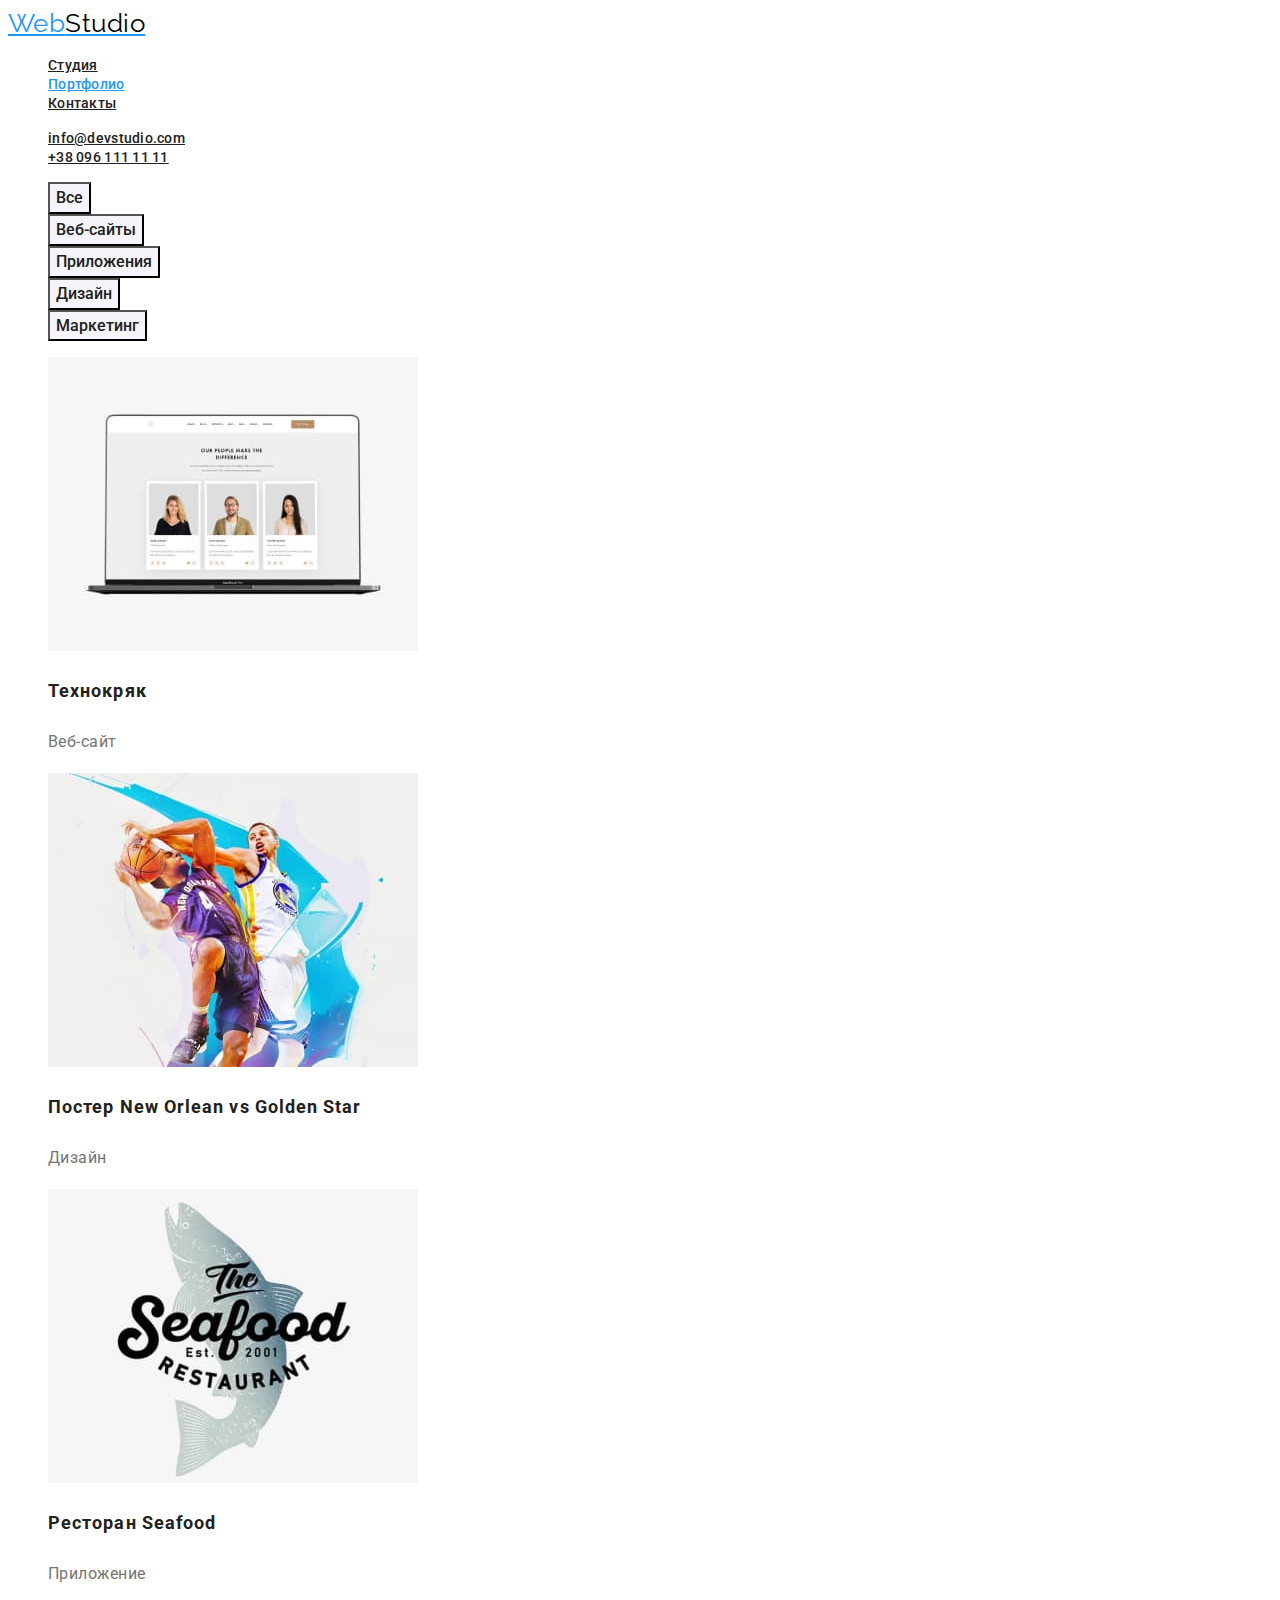
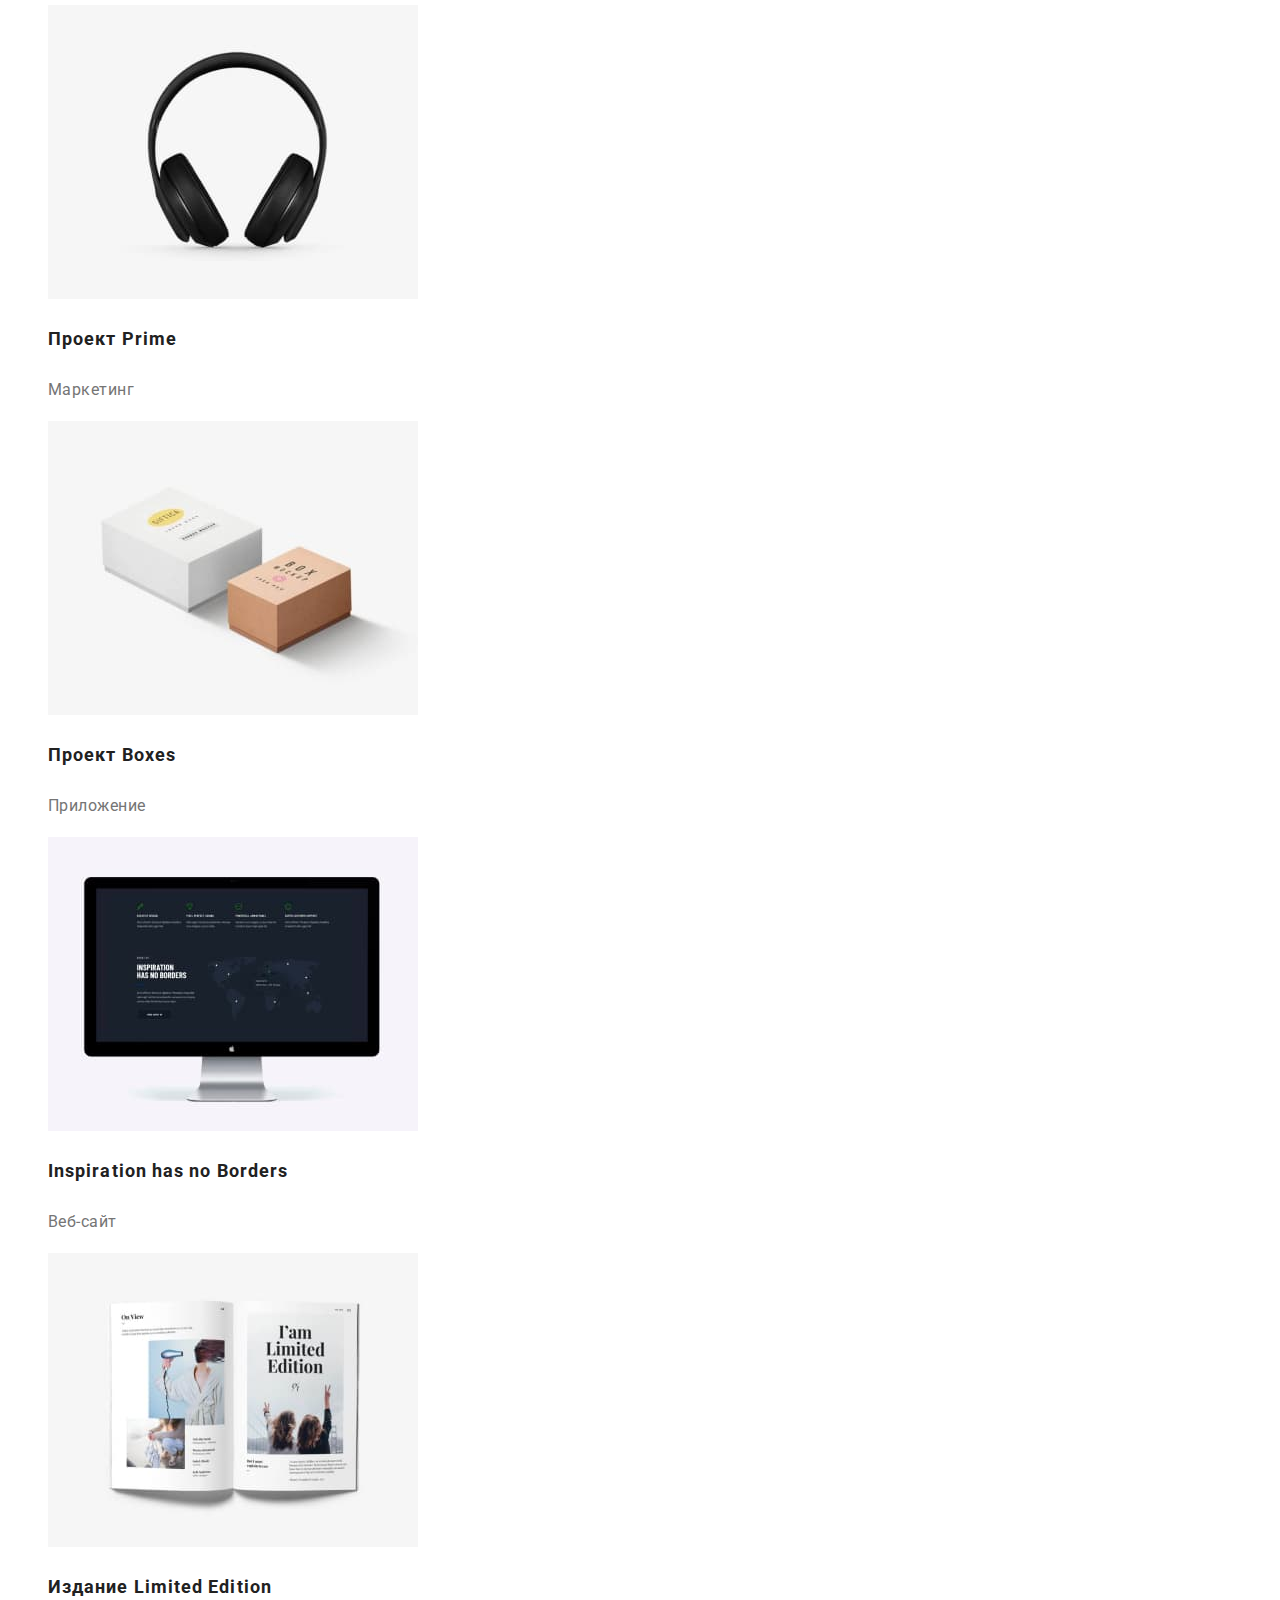
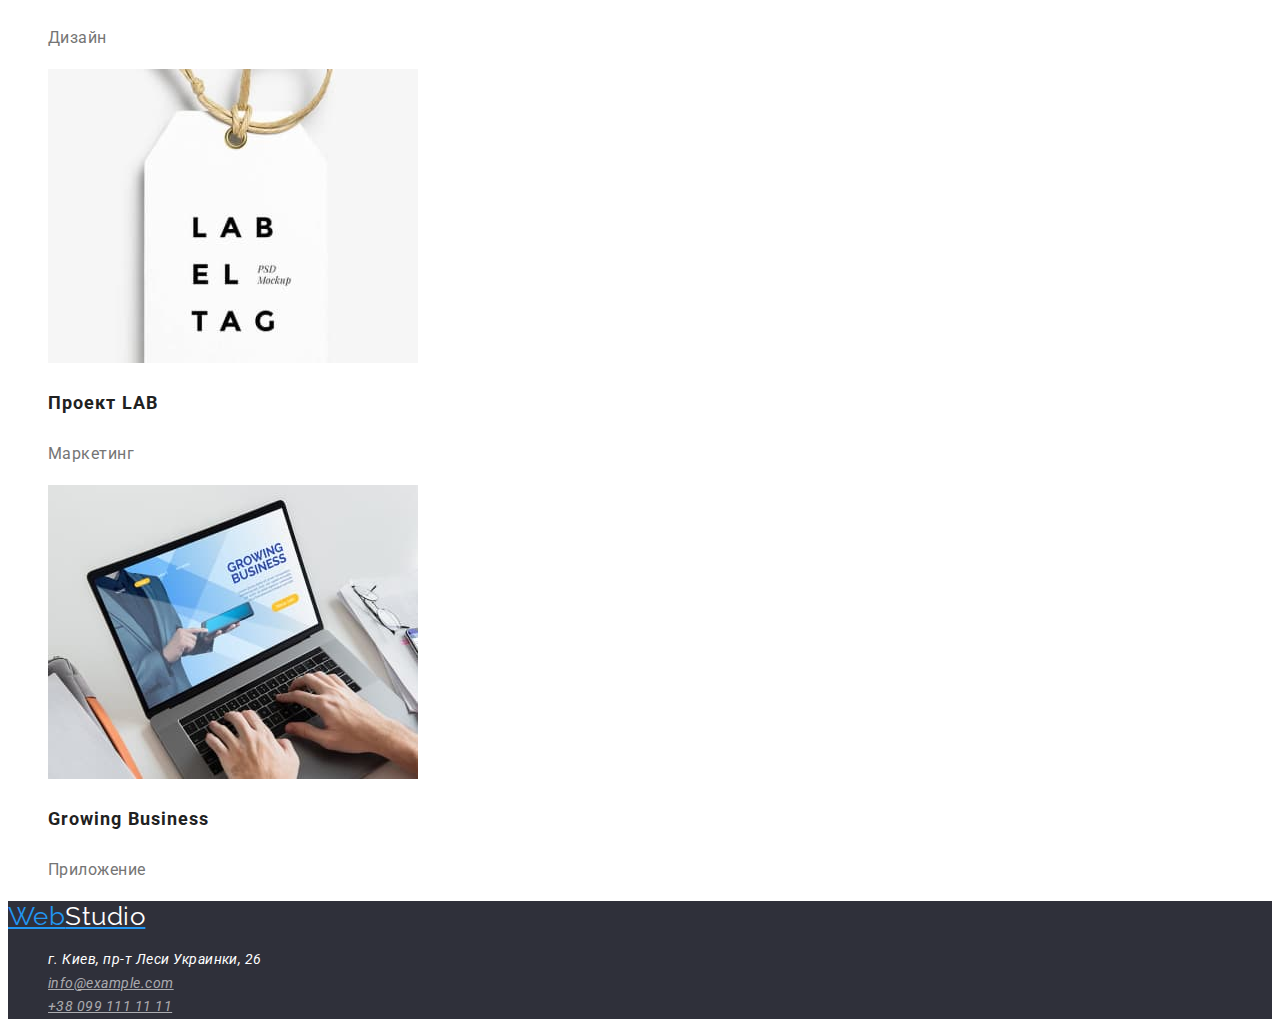
==== portfolio.html @ d1d93be2 "Добавляет файлы и папки" ====
<!DOCTYPE html>
<html lang="ru">
<head>
    <meta charset="UTF-8">
    <meta http-equiv="X-UA-Compatible" content="IE=edge">
    <meta name="viewport" content="width=device-width, initial-scale=1.0">
    <title>Портфолио</title>
    <link href="https://fonts.googleapis.com/css2?family=Raleway:wght@700&family=Roboto:wght@400;500;700;900&display=swap" rel="stylesheet">
    <link rel="stylesheet" href="./css/styles.css">
</head>
<body>
    <!--Шапка сайта-->
    <header>
        <nav>
            <a href="./index.html" class="logo">
                Web<span class="accent">Studio</span>
            </a>
            <ul class="site-nav list">
                <li><a class="link" href="./index.html">Студия</a></li>
                <li><a class="link current" href="./portfolio.html">Портфолио</a></li>
                <li><a class="link" href="">Контакты</a></li>
            </ul>
        </nav>
        <ul class="contacs-nav list">
            <li><a class="link" href="mailto:info@devstudio.com">info@devstudio.com</a></li>
            <li><a class="link" href="tel:+380961111111">+38 096 111 11 11</a></li>
        </ul>
    </header>
    <main>
        <section class="section-portfolio">
            <!--Фильтры-->
            <ul class="list">
                <li><button class="button-portfolio" type="button">Все</button></li>
                <li><button class="button-portfolio" type="button">Веб-сайты</button></li>
                <li><button class="button-portfolio" type="button">Приложения</button></li>
                <li><button class="button-portfolio" type="button">Дизайн</button></li>
                <li><button class="button-portfolio" type="button">Маркетинг</button></li>
            </ul>
            <!--Портфолио-->
            <ul class="list">
                <li>
                    <img src="./images/portfolio/img7.jpg" alt="Экран ноутбука с сайтом" width="370" height="294">
                    <h3 class="title">Технокряк</h3>
                    <p class="text">Веб-сайт</p>
                </li>
                <li>
                    <img src="./images/portfolio/img8.jpg" alt="Постер" width="370" height="294"> 
                    <h3 class="title">Постер New Orlean vs Golden Star</h3>
                    <p class="text">Дизайн</p>    
                </li>
                <li>
                    <img src="./images/portfolio/img9.jpg" alt="Логотип ресторана Seefood" width="370" height="294">
                    <h3 class="title">Ресторан Seafood</h3>
                    <p class="text">Приложение</p>
                </li>
                <li>
                    <img src="./images/portfolio/img10.jpg" alt="Наушники" width="370" height="294">
                    <h3 class="title">Проект Prime</h3>
                    <p class="text">Маркетинг</p>
                </li>
                <li>
                    <img src="./images/portfolio/img11.jpg" alt="Две коробки" width="370" height="294">
                    <h3 class="title">Проект Boxes</h3>
                    <p class="text">Приложение</p>
                </li>
                <li>
                    <img src="./images/portfolio/img12.jpg" alt="Экран монитора с сайтом" width="370" height="294">
                    <h3 class="title" lang="en">Inspiration has no Borders</h3>
                    <p class="text">Веб-сайт</p>
                </li>
                <li>
                    <img src="./images/portfolio/img13.jpg" alt="Открытый журнал" width="370" height="294">
                    <h3 class="title">Издание Limited Edition</h3>
                    <p class="text">Дизайн</p>
                </li>
                <li>
                    <img src="./images/portfolio/img14.jpg" alt="Бирка с логотипом проекта LAB" width="370" height="294">
                    <h3 class="title">Проект LAB</h3>
                    <p class="text">Маркетинг</p>
                </li>
                <li>
                    <img src="./images/portfolio/img15.jpg" alt="Ноутбук с открытым приложением" width="370" height="294">
                    <h3 class="title">Growing Business</h3>
                    <p class="text">Приложение</p>
                </li>
            </ul>
        </section>
    </main>
    <footer class="site-footer">
        <a href="./index.html" class="logo-footer">
            Web<span class="accent">Studio</span>
        </a>
        <address>
            <ul class="address list">
                <li class="text">г. Киев, пр-т Леси Украинки, 26</li>
                <li><a class="link" href="mailto:info@example.com">info@example.com</a></li>
                <li><a class="link" href="tel:+380991111111">+38 099 111 11 11</a></li>
            </ul>
        </address>
    </footer>
</body>
</html>
---- css/styles.css ----
:root {
    --title-text-color: #212121;
    --primary-text-color: #757575;
}
body {
    background: #FFFFFF;
    color: var(--primary-text-color);
    font-family: Roboto, sans-serif; 
    letter-spacing: 0.03em;
} 
.list {
    list-style: none;
}
/*Логотип */
.logo {
    color: #2196F3;
    font-family: Raleway, sans-serif;
    font-size: 26px;
    line-height: 1.19;
}
.logo .accent{
    color: #000000;
}
/* Навигация сайта */
.site-nav .link,
.contacs-nav .link {
    color: var(--title-text-color);
    font-weight: 500;
    font-size: 14px;
    line-height: 1.14;
    letter-spacing: 0.02em;
}
.site-nav .link:hover,
.site-nav .link:focus,
.contacs-nav .link:hover,
.contacs-nav .link:focus { 
    color: #2196F3;
}
.site-nav .link.current {
    color: #2196F3;
} 
/* Герой */
.hero {
    background-color: #2F303A;
}
.hero-title {
    color: #FFFFFF;
    font-weight: 900;
    font-size: 44px;
    line-height: 1.36;
    text-align: center;
    letter-spacing: 0.06em;
    text-transform: uppercase;
}
/* Секции */
/* Секции главной страницы */
.section-features .title {
    color: var(--title-text-color);
    font-weight: 700;
    font-size: 14px;
    line-height: 1.14;
    text-transform: uppercase;
}
.section-features .text{
    font-size: 14px;
    line-height: 1.71;
}
.section-job .title,
.section-team .title{
    color: var(--title-text-color);
    font-size: 36px;
    line-height: 1.17;
    text-align: center;
}
.section-team { 
    background-color: #F5F4FA;
}
.section-team .name{
    color: var(--title-text-color);
    font-weight: 500;
    font-size: 16px;
    line-height: 1.19;
}
.section-team .text{
    font-size: 16px;
    line-height: 1.19;
}
/* Секции страницы Порфолио */
.section-portfolio .title{
    color: var(--title-text-color);
    font-size: 18px;
    line-height: 2;
    letter-spacing: 0.06em;
}
.section-portfolio .text{
    font-size: 16px;
    line-height: 1.87;
}
/* Кнопки */
.button {
    cursor: pointer;
    color: #FFFFFF;
    background-color: #2196F3;
    font-family: inherit;
    font-weight: 700;
    font-size: 16px;
    line-height: 1.87;
    display: flex;
    align-items: center;
    text-align: center;
    letter-spacing: 0.06em;
}
.button:hover,
.button:focus {
    background-color:  #188CE8;
}
.button-portfolio {
    cursor: pointer;
    color: var(--title-text-color);
    background-color: #F5F4FA;
    font-family: inherit;
    font-weight: 500;
    font-size: 16px;
    line-height: 1.62;
    text-align: center;
}
.button-portfolio:hover,
.button-portfolio:focus{
    background-color: #2196F3;
    color: #FFFFFF;
}
/* Подвал */
.site-footer {
    background-color: #2F303A;
}
.logo-footer{
    color: #2196F3;
    font-family: Raleway;
    font-size: 26px;
    line-height: 1.19;
}
.logo-footer .accent{
    color: #FFFFFF;
}
.address .text {
    color: #FFFFFF;
    font-size: 14px;
    line-height: 1.71;
}
.address .link {
    color: #FFFFFF99;
    font-size: 14px;
    line-height: 1.71;
}
.address .link:hover,
.address .link:focus { 
    color: #2196F3;
}
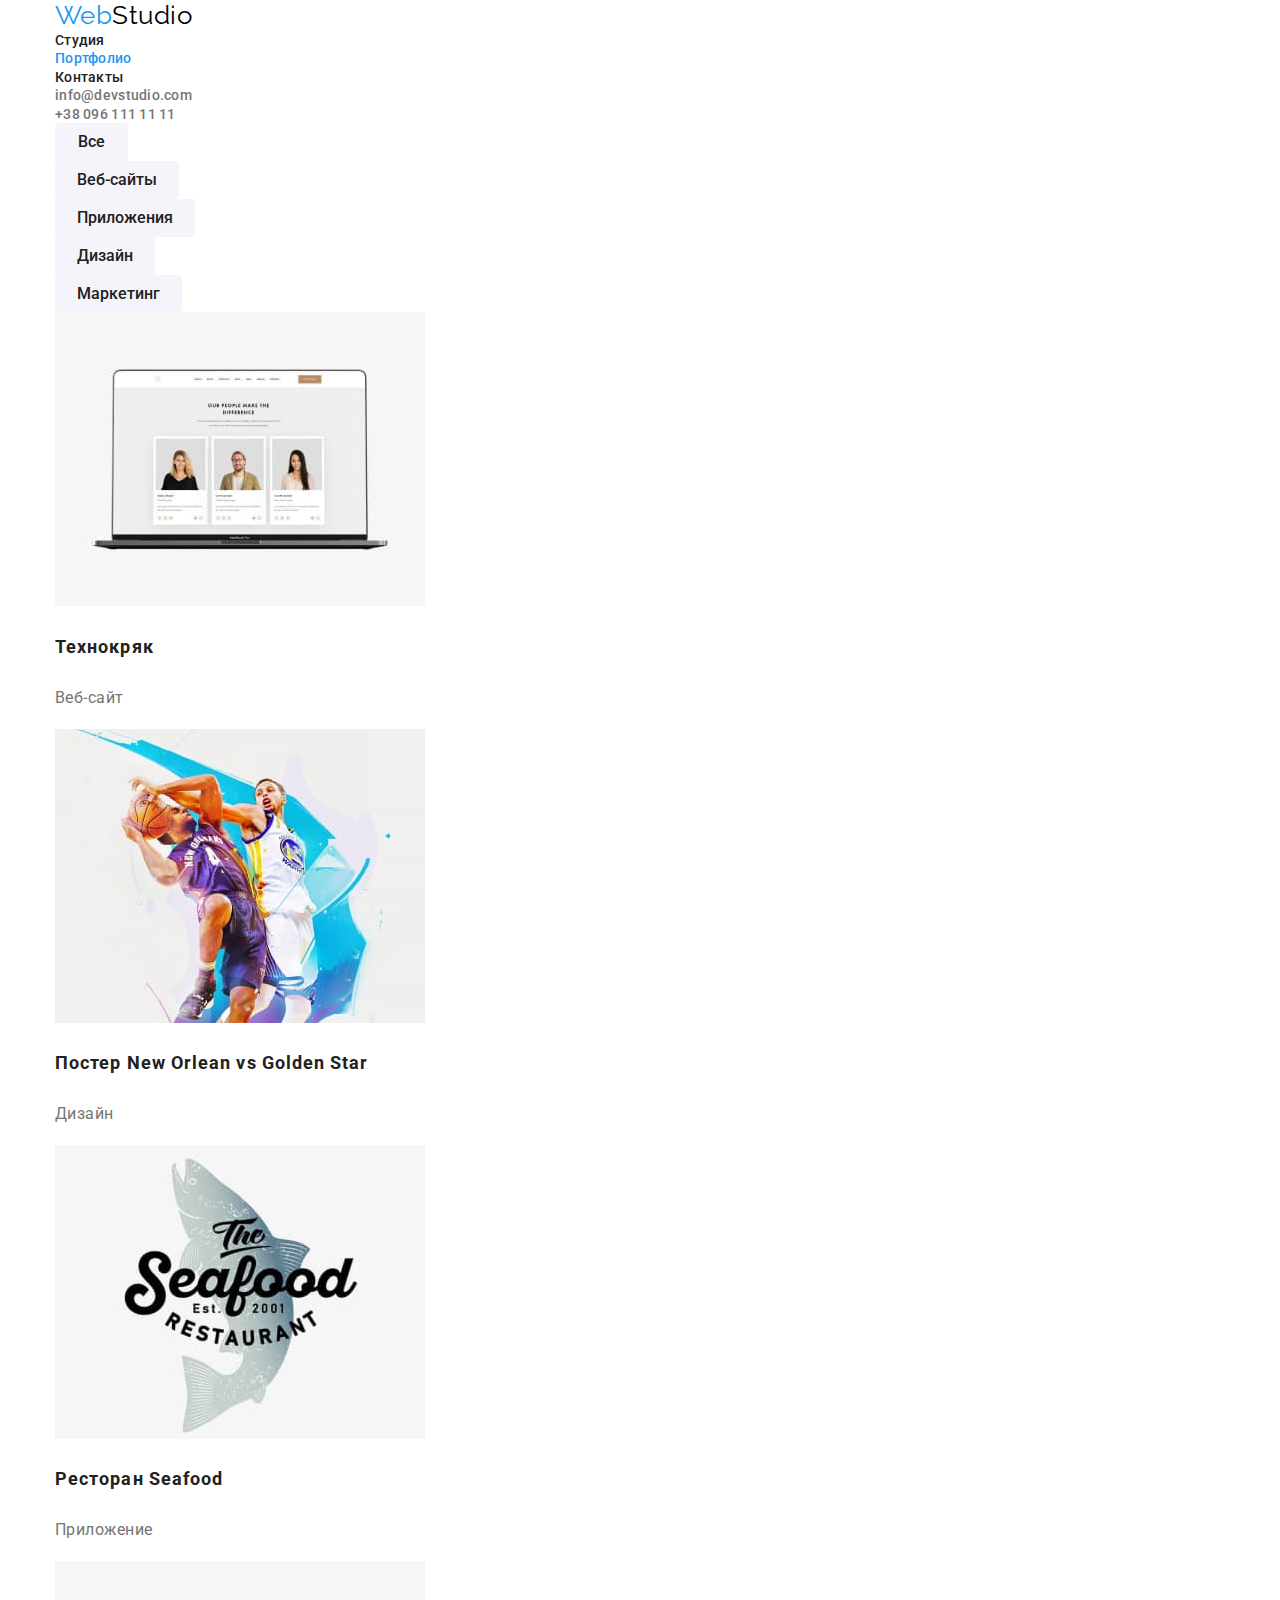
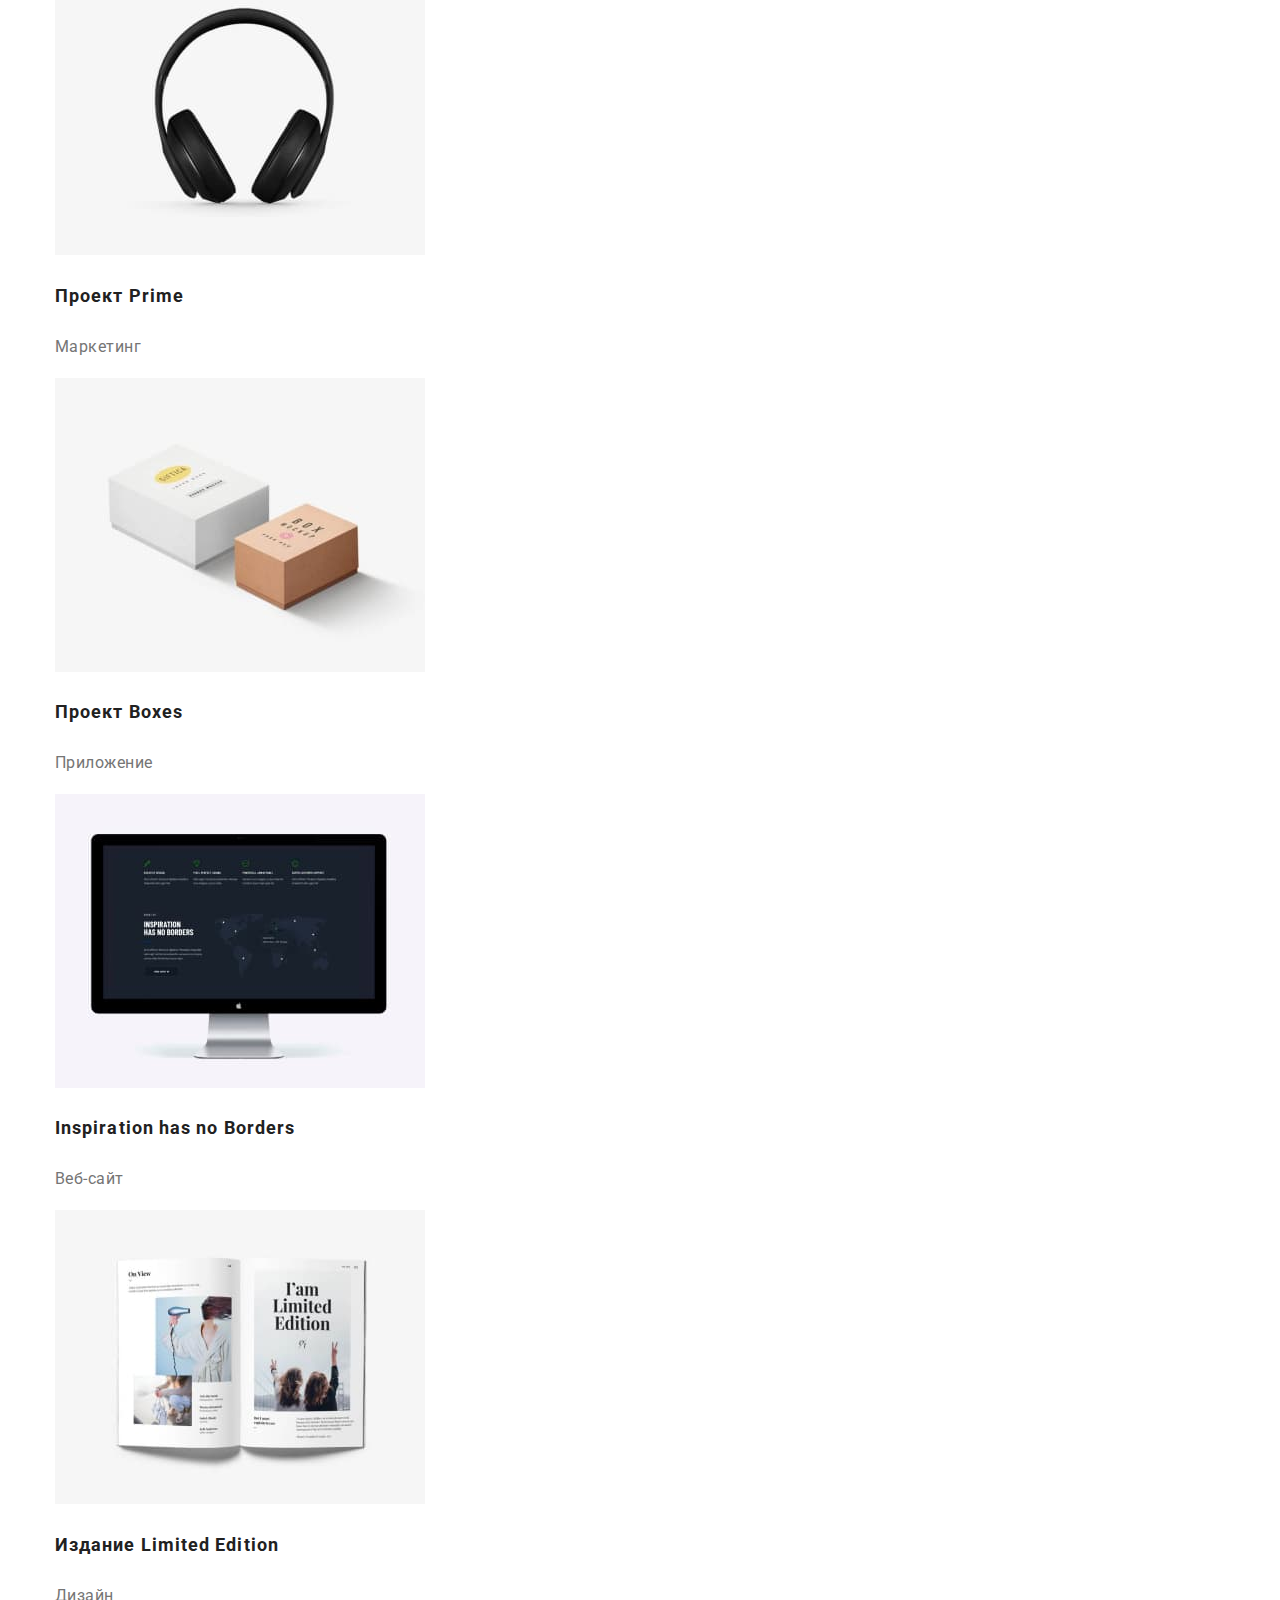
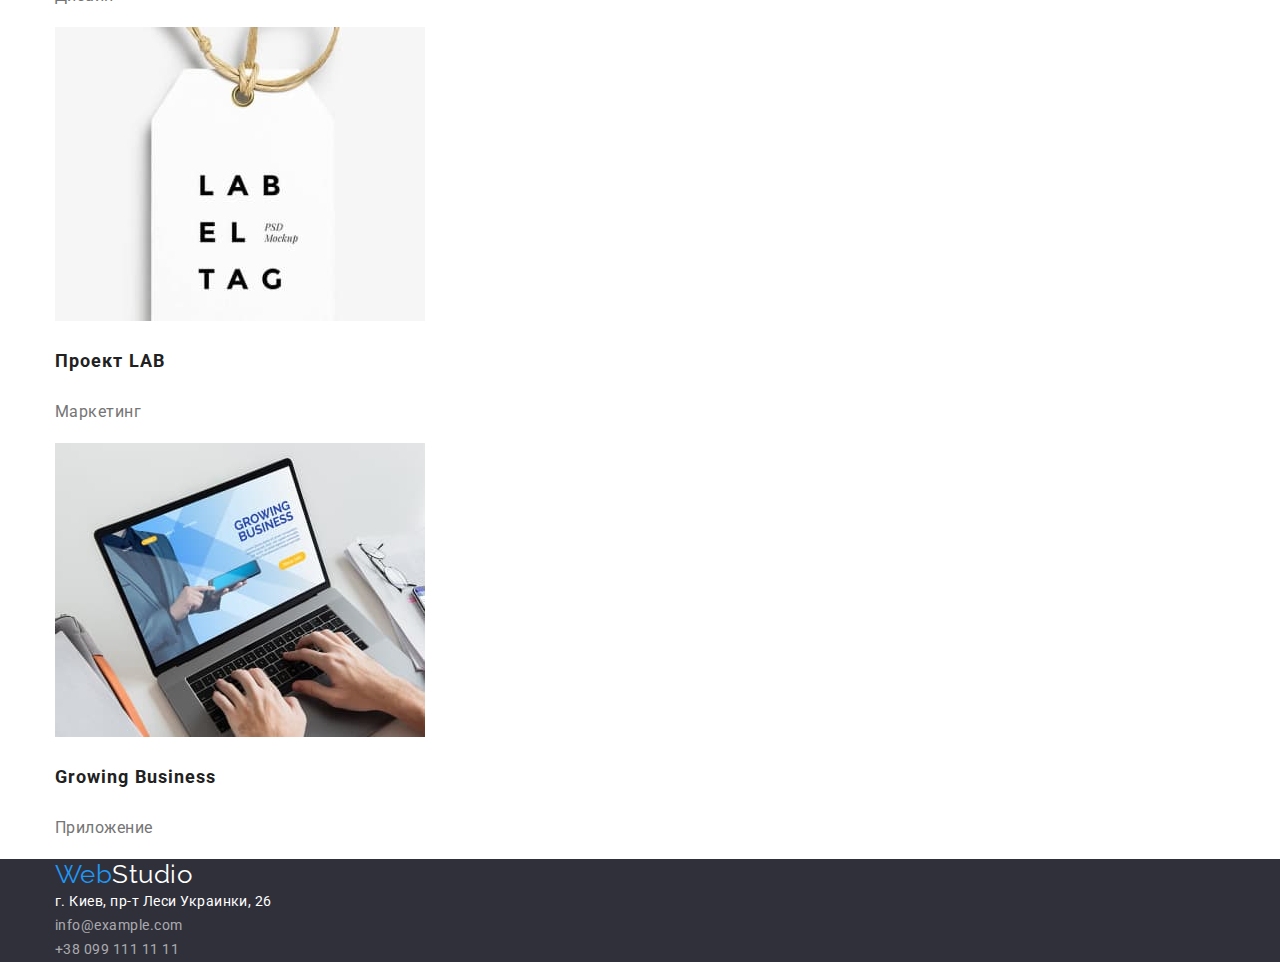
==== commit 6e348a89: "Добавляет блок с классом контейнер" ====
--- a/portfolio.html
+++ b/portfolio.html
@@ -6,97 +6,106 @@
     <meta name="viewport" content="width=device-width, initial-scale=1.0">
     <title>Портфолио</title>
     <link href="https://fonts.googleapis.com/css2?family=Raleway:wght@700&family=Roboto:wght@400;500;700;900&display=swap" rel="stylesheet">
+    <link rel="stylesheet" href="https://cdnjs.cloudflare.com/ajax/libs/modern-normalize/1.0.0/modern-normalize.min.css">
     <link rel="stylesheet" href="./css/styles.css">
 </head>
 <body>
     <!--Шапка сайта-->
     <header>
-        <nav>
-            <a href="./index.html" class="logo">
-                Web<span class="accent">Studio</span>
-            </a>
-            <ul class="site-nav list">
-                <li><a class="link" href="./index.html">Студия</a></li>
-                <li><a class="link current" href="./portfolio.html">Портфолио</a></li>
-                <li><a class="link" href="">Контакты</a></li>
+        <div class="container">
+            <nav>
+                <a href="./index.html" class="logo">
+                    Web<span class="accent">Studio</span>
+                </a>
+                <ul class="site-nav list">
+                    <li><a class="link" href="./index.html">Студия</a></li>
+                    <li><a class="link current" href="./portfolio.html">Портфолио</a></li>
+                    <li><a class="link" href="">Контакты</a></li>
+                </ul>
+            </nav>
+            <ul class="contacs-nav list">
+                <li><a class="link" href="mailto:info@devstudio.com">info@devstudio.com</a></li>
+                <li><a class="link" href="tel:+380961111111">+38 096 111 11 11</a></li>
             </ul>
-        </nav>
-        <ul class="contacs-nav list">
-            <li><a class="link" href="mailto:info@devstudio.com">info@devstudio.com</a></li>
-            <li><a class="link" href="tel:+380961111111">+38 096 111 11 11</a></li>
-        </ul>
+        </div>
     </header>
-    <main>
-        <section class="section-portfolio">
-            <!--Фильтры-->
-            <ul class="list">
-                <li><button class="button-portfolio" type="button">Все</button></li>
-                <li><button class="button-portfolio" type="button">Веб-сайты</button></li>
-                <li><button class="button-portfolio" type="button">Приложения</button></li>
-                <li><button class="button-portfolio" type="button">Дизайн</button></li>
-                <li><button class="button-portfolio" type="button">Маркетинг</button></li>
-            </ul>
-            <!--Портфолио-->
-            <ul class="list">
-                <li>
-                    <img src="./images/portfolio/img7.jpg" alt="Экран ноутбука с сайтом" width="370" height="294">
-                    <h3 class="title">Технокряк</h3>
-                    <p class="text">Веб-сайт</p>
-                </li>
-                <li>
-                    <img src="./images/portfolio/img8.jpg" alt="Постер" width="370" height="294"> 
-                    <h3 class="title">Постер New Orlean vs Golden Star</h3>
-                    <p class="text">Дизайн</p>    
-                </li>
-                <li>
-                    <img src="./images/portfolio/img9.jpg" alt="Логотип ресторана Seefood" width="370" height="294">
-                    <h3 class="title">Ресторан Seafood</h3>
-                    <p class="text">Приложение</p>
-                </li>
-                <li>
-                    <img src="./images/portfolio/img10.jpg" alt="Наушники" width="370" height="294">
-                    <h3 class="title">Проект Prime</h3>
-                    <p class="text">Маркетинг</p>
-                </li>
-                <li>
-                    <img src="./images/portfolio/img11.jpg" alt="Две коробки" width="370" height="294">
-                    <h3 class="title">Проект Boxes</h3>
-                    <p class="text">Приложение</p>
-                </li>
-                <li>
-                    <img src="./images/portfolio/img12.jpg" alt="Экран монитора с сайтом" width="370" height="294">
-                    <h3 class="title" lang="en">Inspiration has no Borders</h3>
-                    <p class="text">Веб-сайт</p>
-                </li>
-                <li>
-                    <img src="./images/portfolio/img13.jpg" alt="Открытый журнал" width="370" height="294">
-                    <h3 class="title">Издание Limited Edition</h3>
-                    <p class="text">Дизайн</p>
-                </li>
-                <li>
-                    <img src="./images/portfolio/img14.jpg" alt="Бирка с логотипом проекта LAB" width="370" height="294">
-                    <h3 class="title">Проект LAB</h3>
-                    <p class="text">Маркетинг</p>
-                </li>
-                <li>
-                    <img src="./images/portfolio/img15.jpg" alt="Ноутбук с открытым приложением" width="370" height="294">
-                    <h3 class="title">Growing Business</h3>
-                    <p class="text">Приложение</p>
-                </li>
-            </ul>
-        </section>
-    </main>
-    <footer class="site-footer">
-        <a href="./index.html" class="logo-footer">
-            Web<span class="accent">Studio</span>
-        </a>
-        <address>
-            <ul class="address list">
-                <li class="text">г. Киев, пр-т Леси Украинки, 26</li>
-                <li><a class="link" href="mailto:info@example.com">info@example.com</a></li>
-                <li><a class="link" href="tel:+380991111111">+38 099 111 11 11</a></li>
-            </ul>
-        </address>
-    </footer>
+        <main>
+            <section class="section-portfolio">
+                <!--Фильтры-->
+                <div class="container">
+                    <ul class="list">
+                        <li><button class="button-portfolio" type="button">Все</button></li>
+                        <li><button class="button-portfolio" type="button">Веб-сайты</button></li>
+                        <li><button class="button-portfolio" type="button">Приложения</button></li>
+                        <li><button class="button-portfolio" type="button">Дизайн</button></li>
+                        <li><button class="button-portfolio" type="button">Маркетинг</button></li>
+                    </ul>
+                </div>
+                <!--Портфолио-->
+                <div class="container">
+                    <ul class="list">
+                        <li>
+                            <img src="./images/portfolio/img7.jpg" alt="Экран ноутбука с сайтом" width="370" height="294">
+                            <h3 class="title">Технокряк</h3>
+                            <p class="text">Веб-сайт</p>
+                        </li>
+                        <li>
+                            <img src="./images/portfolio/img8.jpg" alt="Постер" width="370" height="294"> 
+                            <h3 class="title">Постер New Orlean vs Golden Star</h3>
+                            <p class="text">Дизайн</p>    
+                        </li>
+                        <li>
+                            <img src="./images/portfolio/img9.jpg" alt="Логотип ресторана Seefood" width="370" height="294">
+                            <h3 class="title">Ресторан Seafood</h3>
+                            <p class="text">Приложение</p>
+                        </li>
+                        <li>
+                            <img src="./images/portfolio/img10.jpg" alt="Наушники" width="370" height="294">
+                            <h3 class="title">Проект Prime</h3>
+                            <p class="text">Маркетинг</p>
+                        </li>
+                        <li>
+                            <img src="./images/portfolio/img11.jpg" alt="Две коробки" width="370" height="294">
+                            <h3 class="title">Проект Boxes</h3>
+                            <p class="text">Приложение</p>
+                        </li>
+                        <li>
+                            <img src="./images/portfolio/img12.jpg" alt="Экран монитора с сайтом" width="370" height="294">
+                            <h3 class="title" lang="en">Inspiration has no Borders</h3>
+                            <p class="text">Веб-сайт</p>
+                        </li>
+                        <li>
+                            <img src="./images/portfolio/img13.jpg" alt="Открытый журнал" width="370" height="294">
+                            <h3 class="title">Издание Limited Edition</h3>
+                            <p class="text">Дизайн</p>
+                        </li>
+                        <li>
+                            <img src="./images/portfolio/img14.jpg" alt="Бирка с логотипом проекта LAB" width="370" height="294">
+                            <h3 class="title">Проект LAB</h3>
+                            <p class="text">Маркетинг</p>
+                        </li>
+                        <li>
+                            <img src="./images/portfolio/img15.jpg" alt="Ноутбук с открытым приложением" width="370" height="294">
+                            <h3 class="title">Growing Business</h3>
+                            <p class="text">Приложение</p>
+                        </li>
+                    </ul>
+                </div>
+            </section>
+        </main> 
+        <footer class="site-footer">
+            <div class="container">
+                <a href="./index.html" class="logo-footer">
+                    Web<span class="accent">Studio</span>
+                </a>
+                <address>
+                    <ul class="address list">
+                        <li class="text">г. Киев, пр-т Леси Украинки, 26</li>
+                        <li><a class="link" href="mailto:info@example.com">info@example.com</a></li>
+                        <li><a class="link" href="tel:+380991111111">+38 099 111 11 11</a></li>
+                    </ul>
+                </address>
+            </div>
+        </footer>
 </body>
 </html>--- a/css/styles.css
+++ b/css/styles.css
@@ -8,7 +8,19 @@
     font-family: Roboto, sans-serif; 
     letter-spacing: 0.03em;
 } 
+.container{
+    width: 1200px;
+    padding-left: 15px;
+    padding-right: 15px;
+    margin-left: auto;
+    margin-right: auto;
+}
+a {
+    text-decoration: none;
+}
 .list {
+    padding: 0;
+    margin: 0;
     list-style: none;
 }
 /*Логотип */
@@ -22,9 +34,15 @@
     color: #000000;
 }
 /* Навигация сайта */
-.site-nav .link,
+.site-nav .link{
+    color: var(--title-text-color);
+    font-weight: 500;
+    font-size: 14px;
+    line-height: 1.14;
+    letter-spacing: 0.02em;
+}
 .contacs-nav .link {
-    color: var(--title-text-color);
+    color: var(--primary-text-color);
     font-weight: 500;
     font-size: 14px;
     line-height: 1.14;
@@ -42,15 +60,17 @@
 /* Герой */
 .hero {
     background-color: #2F303A;
+    text-align: center;
 }
 .hero-title {
     color: #FFFFFF;
     font-weight: 900;
     font-size: 44px;
     line-height: 1.36;
-    text-align: center;
     letter-spacing: 0.06em;
     text-transform: uppercase;
+    margin-top: 0px;
+    margin-bottom: 30px;
 }
 /* Секции */
 /* Секции главной страницы */
@@ -101,14 +121,14 @@
     cursor: pointer;
     color: #FFFFFF;
     background-color: #2196F3;
-    font-family: inherit;
     font-weight: 700;
     font-size: 16px;
     line-height: 1.87;
-    display: flex;
-    align-items: center;
-    text-align: center;
     letter-spacing: 0.06em;
+    border: 0px;
+    border-radius: 4px;
+    padding: 10px 32px;
+    min-width: 200px;
 }
 .button:hover,
 .button:focus {
@@ -123,6 +143,10 @@
     font-size: 16px;
     line-height: 1.62;
     text-align: center;
+    border: 0px;
+    border-radius: 4px;
+    padding: 6px 22px;
+    min-width: 73px;
 }
 .button-portfolio:hover,
 .button-portfolio:focus{
@@ -144,11 +168,13 @@
 }
 .address .text {
     color: #FFFFFF;
+    font-style: normal;
     font-size: 14px;
     line-height: 1.71;
 }
 .address .link {
     color: #FFFFFF99;
+    font-style: normal;
     font-size: 14px;
     line-height: 1.71;
 }
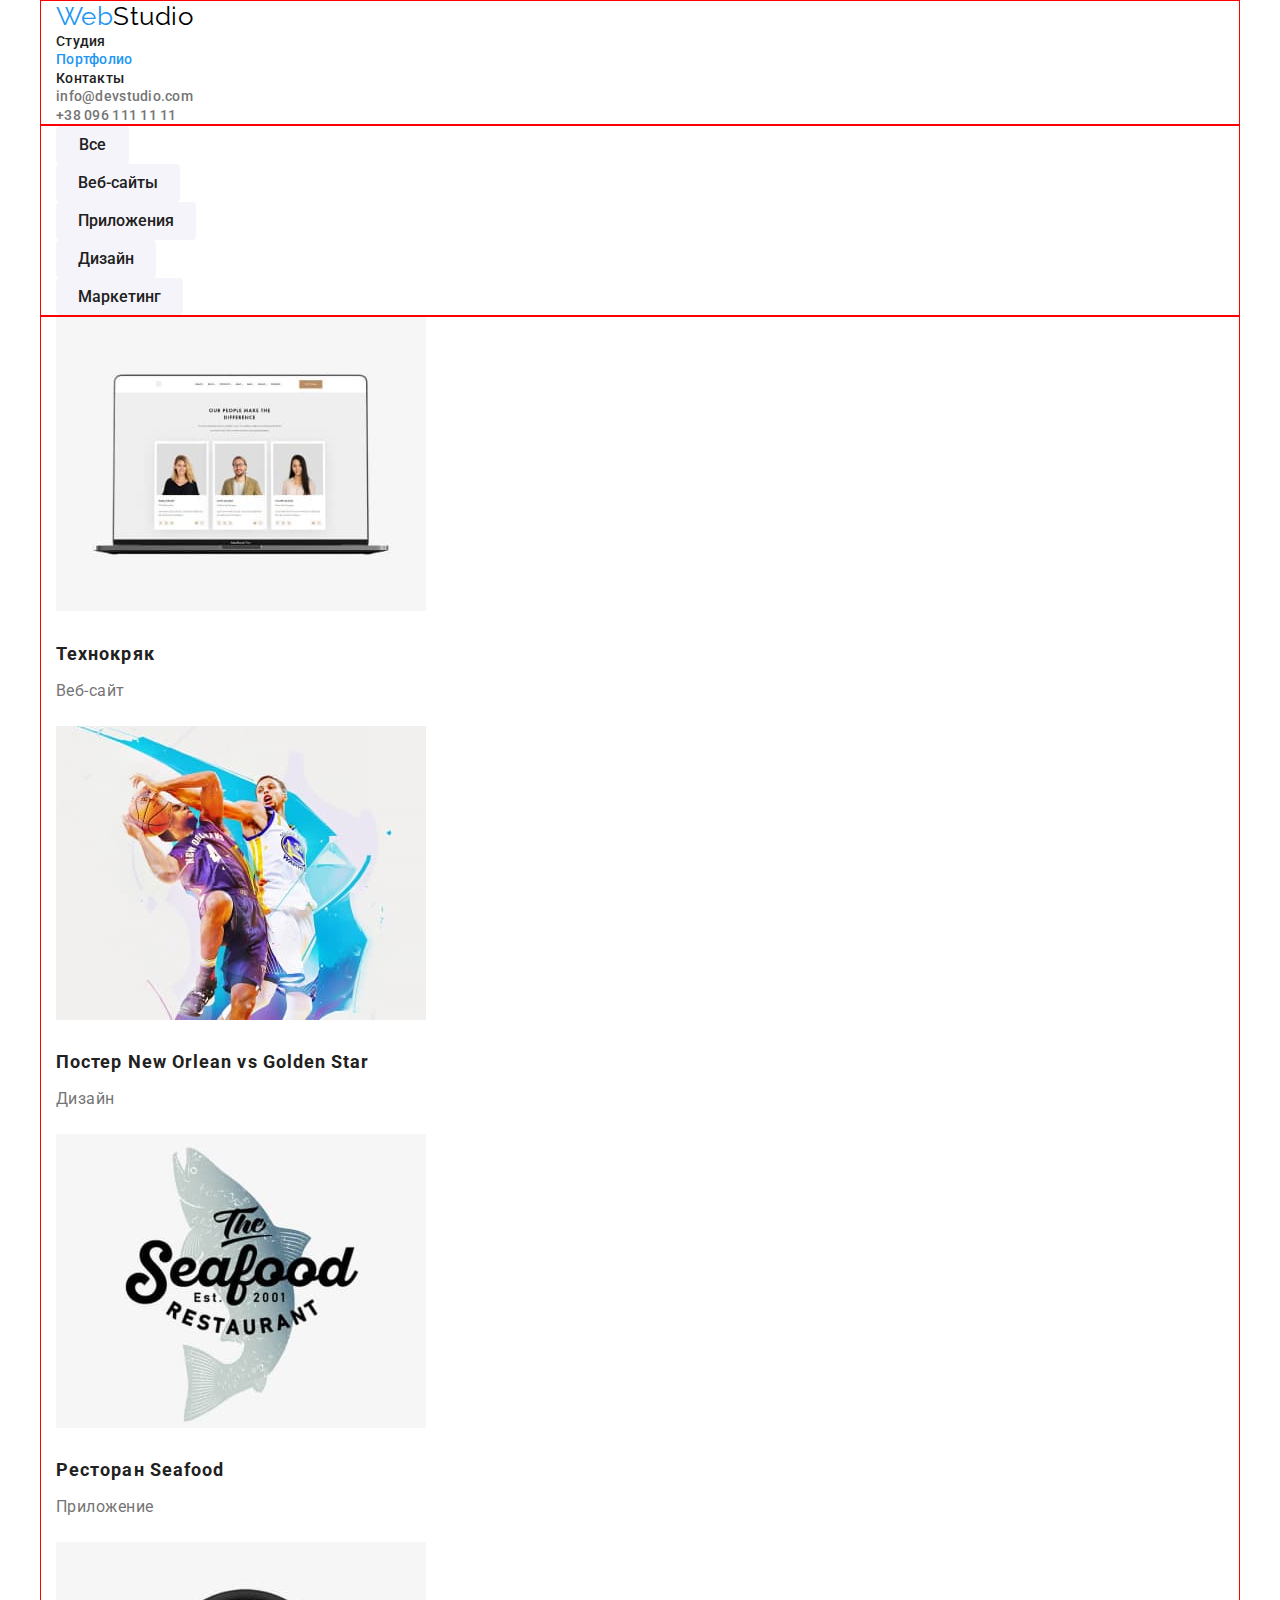
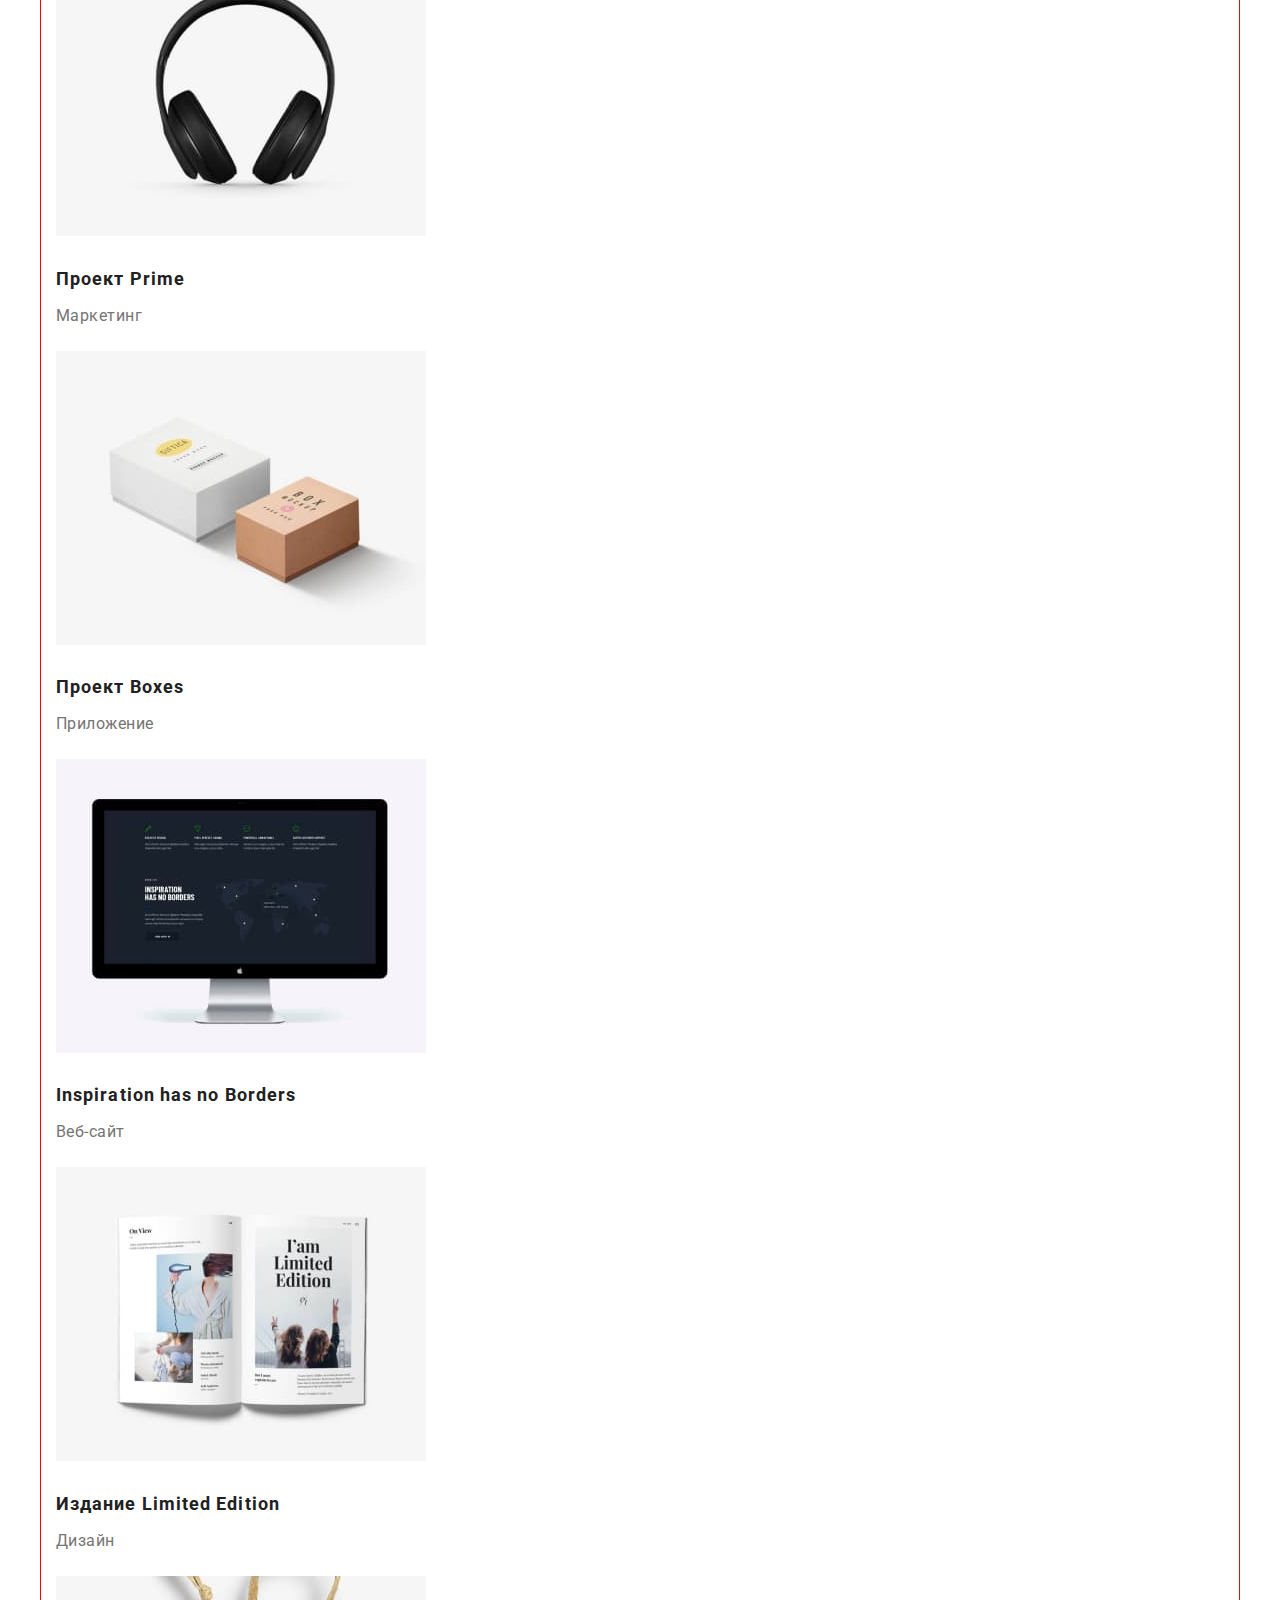
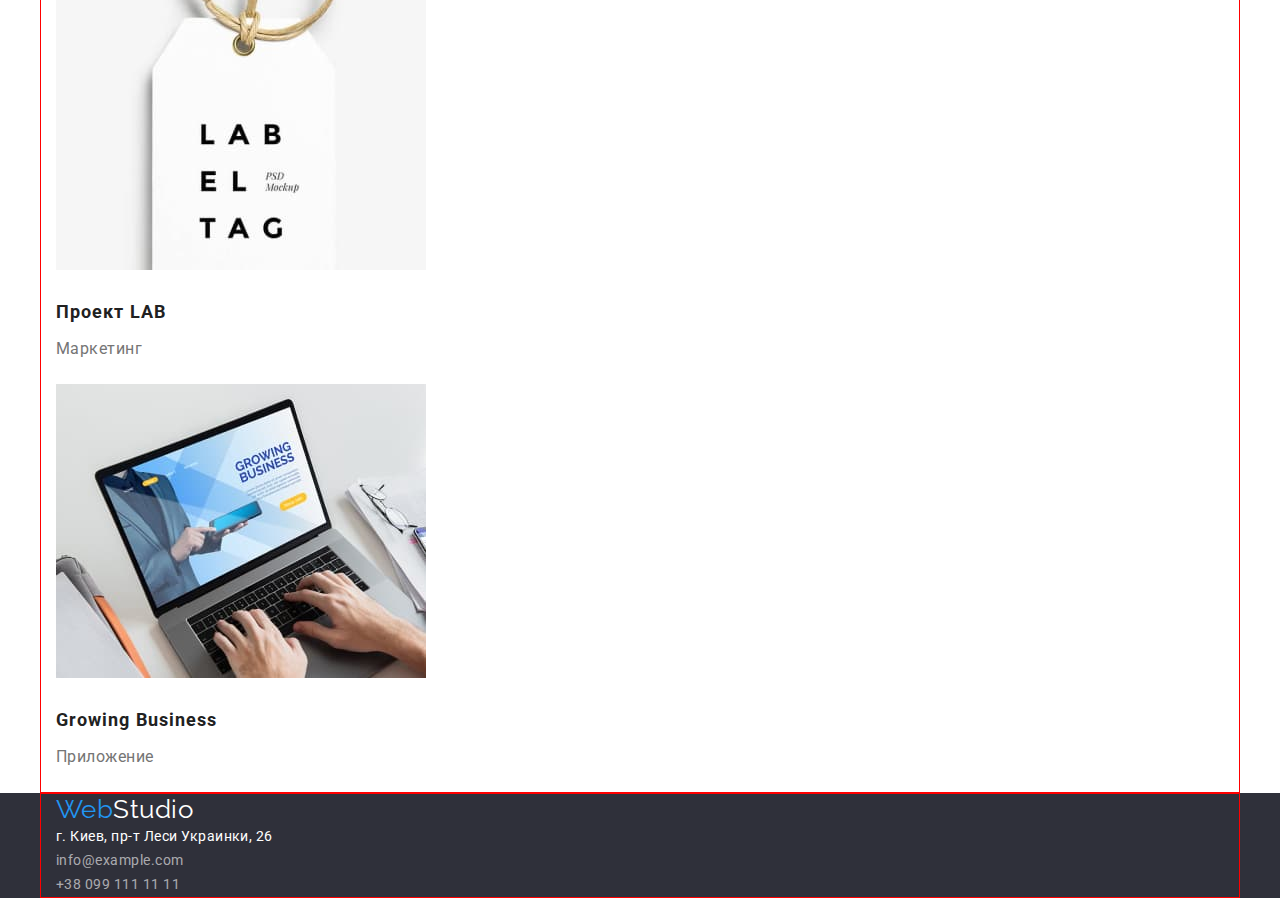
==== commit 66f8a2e1: "Меняет тег а на класс .link" ====
--- a/portfolio.html
+++ b/portfolio.html
@@ -14,7 +14,7 @@
     <header>
         <div class="container">
             <nav>
-                <a href="./index.html" class="logo">
+                <a href="./index.html" class="logo link">
                     Web<span class="accent">Studio</span>
                 </a>
                 <ul class="site-nav list">
@@ -95,7 +95,7 @@
         </main> 
         <footer class="site-footer">
             <div class="container">
-                <a href="./index.html" class="logo-footer">
+                <a href="./index.html" class="logo-footer link">
                     Web<span class="accent">Studio</span>
                 </a>
                 <address>
--- a/css/styles.css
+++ b/css/styles.css
@@ -14,8 +14,9 @@
     padding-right: 15px;
     margin-left: auto;
     margin-right: auto;
-}
-a {
+    border: 1px solid red;
+}
+.link {
     text-decoration: none;
 }
 .list {
@@ -80,10 +81,13 @@
     font-size: 14px;
     line-height: 1.14;
     text-transform: uppercase;
+    margin-top: 0px;
+    margin-bottom: 10px;
 }
 .section-features .text{
     font-size: 14px;
-    line-height: 1.71;
+    margin-top: 0px;
+    margin-bottom: 0px;
 }
 .section-job .title,
 .section-team .title{
@@ -91,19 +95,27 @@
     font-size: 36px;
     line-height: 1.17;
     text-align: center;
+    margin-top: 0px;
+    margin-bottom: 50px;
 }
 .section-team { 
     background-color: #F5F4FA;
+    padding-top: 94px;
+    padding-bottom: 94px;
 }
 .section-team .name{
     color: var(--title-text-color);
     font-weight: 500;
     font-size: 16px;
     line-height: 1.19;
+    margin-top: 30px;
+    margin-bottom: 10px;
 }
 .section-team .text{
     font-size: 16px;
     line-height: 1.19;
+    margin-top: 0px;
+    margin-bottom: 30px;
 }
 /* Секции страницы Порфолио */
 .section-portfolio .title{
@@ -111,10 +123,14 @@
     font-size: 18px;
     line-height: 2;
     letter-spacing: 0.06em;
+    margin-top: 20px;
+    margin-bottom: 4px;
 }
 .section-portfolio .text{
     font-size: 16px;
     line-height: 1.87;
+    margin-top: 0px;
+    margin-bottom: 20px;
 }
 /* Кнопки */
 .button {
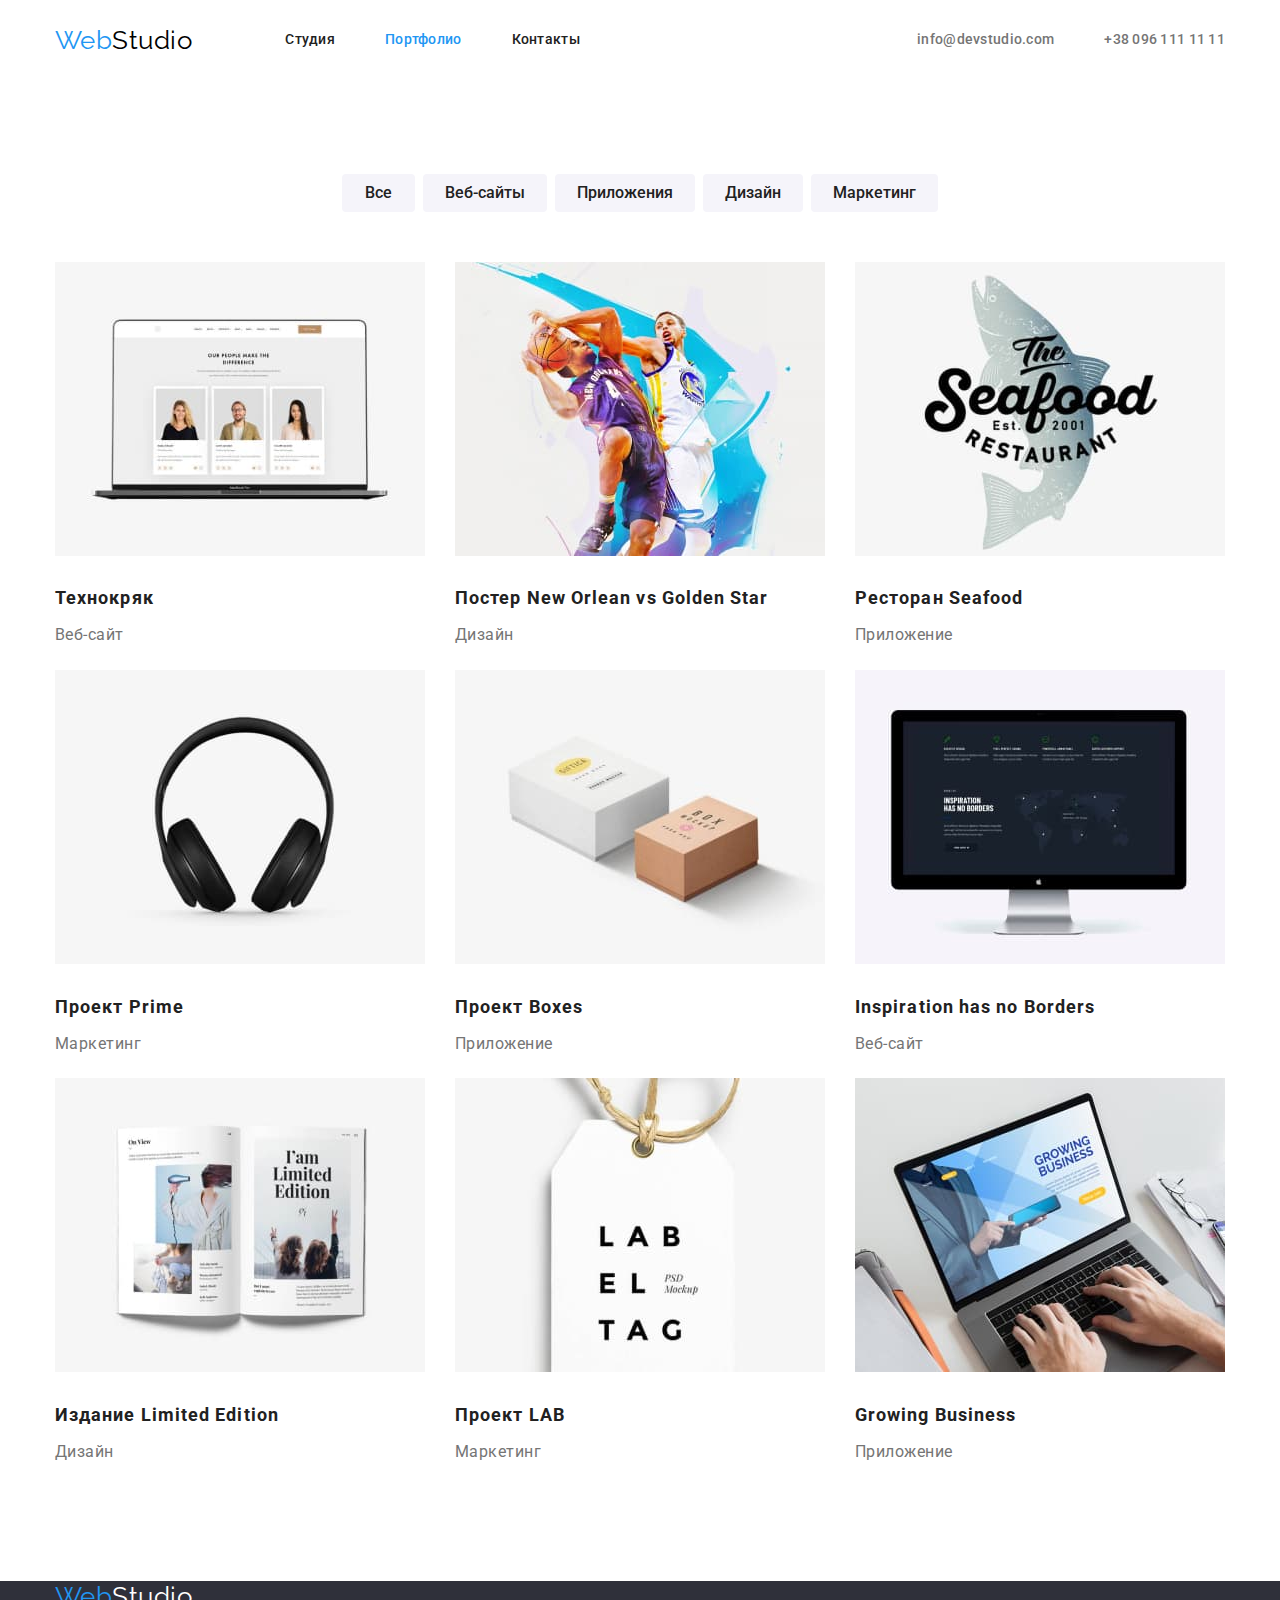
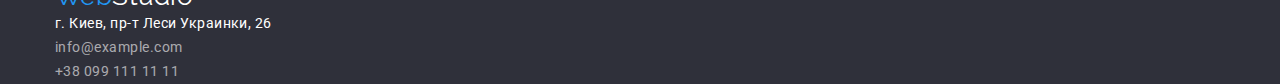
==== commit 3d1a4b1e: "Добавляет блочную модель" ====
--- a/portfolio.html
+++ b/portfolio.html
@@ -12,79 +12,79 @@
 <body>
     <!--Шапка сайта-->
     <header>
-        <div class="container">
-            <nav>
+        <div class="container top-line">
+            <nav class="nav">
                 <a href="./index.html" class="logo link">
                     Web<span class="accent">Studio</span>
                 </a>
                 <ul class="site-nav list">
-                    <li><a class="link" href="./index.html">Студия</a></li>
-                    <li><a class="link current" href="./portfolio.html">Портфолио</a></li>
-                    <li><a class="link" href="">Контакты</a></li>
+                    <li class="item"><a class="link" href="./index.html">Студия</a></li>
+                    <li class="item"><a class="link current" href="./portfolio.html">Портфолио</a></li>
+                    <li class="item"><a class="link" href="">Контакты</a></li>
                 </ul>
             </nav>
             <ul class="contacs-nav list">
-                <li><a class="link" href="mailto:info@devstudio.com">info@devstudio.com</a></li>
-                <li><a class="link" href="tel:+380961111111">+38 096 111 11 11</a></li>
+                <li class="item"><a class="link" href="mailto:info@devstudio.com">info@devstudio.com</a></li>
+                <li class="item"><a class="link" href="tel:+380961111111">+38 096 111 11 11</a></li>
             </ul>
         </div>
     </header>
         <main>
-            <section class="section-portfolio">
+            <section class="section section-portfolio">
                 <!--Фильтры-->
                 <div class="container">
-                    <ul class="list">
-                        <li><button class="button-portfolio" type="button">Все</button></li>
-                        <li><button class="button-portfolio" type="button">Веб-сайты</button></li>
-                        <li><button class="button-portfolio" type="button">Приложения</button></li>
-                        <li><button class="button-portfolio" type="button">Дизайн</button></li>
-                        <li><button class="button-portfolio" type="button">Маркетинг</button></li>
+                    <ul class="list-buttons">
+                        <li class="item"><button class="button-portfolio" type="button">Все</button></li>
+                        <li class="item"><button class="button-portfolio" type="button">Веб-сайты</button></li>
+                        <li class="item"><button class="button-portfolio" type="button">Приложения</button></li>
+                        <li class="item"><button class="button-portfolio" type="button">Дизайн</button></li>
+                        <li class="item"><button class="button-portfolio" type="button">Маркетинг</button></li>
                     </ul>
                 </div>
                 <!--Портфолио-->
                 <div class="container">
-                    <ul class="list">
-                        <li>
+                    <ul class="list-img">
+                        <li class="item">
                             <img src="./images/portfolio/img7.jpg" alt="Экран ноутбука с сайтом" width="370" height="294">
                             <h3 class="title">Технокряк</h3>
                             <p class="text">Веб-сайт</p>
                         </li>
-                        <li>
+                        <li class="item">
                             <img src="./images/portfolio/img8.jpg" alt="Постер" width="370" height="294"> 
                             <h3 class="title">Постер New Orlean vs Golden Star</h3>
                             <p class="text">Дизайн</p>    
                         </li>
-                        <li>
+                        <li class="item">
                             <img src="./images/portfolio/img9.jpg" alt="Логотип ресторана Seefood" width="370" height="294">
                             <h3 class="title">Ресторан Seafood</h3>
                             <p class="text">Приложение</p>
                         </li>
-                        <li>
+                        <li class="item">
                             <img src="./images/portfolio/img10.jpg" alt="Наушники" width="370" height="294">
                             <h3 class="title">Проект Prime</h3>
                             <p class="text">Маркетинг</p>
                         </li>
-                        <li>
+                        <li class="item">
                             <img src="./images/portfolio/img11.jpg" alt="Две коробки" width="370" height="294">
                             <h3 class="title">Проект Boxes</h3>
                             <p class="text">Приложение</p>
                         </li>
-                        <li>
+                        <li class="item">
                             <img src="./images/portfolio/img12.jpg" alt="Экран монитора с сайтом" width="370" height="294">
                             <h3 class="title" lang="en">Inspiration has no Borders</h3>
                             <p class="text">Веб-сайт</p>
                         </li>
-                        <li>
+                        <li class="item">
                             <img src="./images/portfolio/img13.jpg" alt="Открытый журнал" width="370" height="294">
                             <h3 class="title">Издание Limited Edition</h3>
                             <p class="text">Дизайн</p>
                         </li>
-                        <li>
+                        <li class="item">
                             <img src="./images/portfolio/img14.jpg" alt="Бирка с логотипом проекта LAB" width="370" height="294">
                             <h3 class="title">Проект LAB</h3>
                             <p class="text">Маркетинг</p>
                         </li>
-                        <li>
+                        <li class="item">
                             <img src="./images/portfolio/img15.jpg" alt="Ноутбук с открытым приложением" width="370" height="294">
                             <h3 class="title">Growing Business</h3>
                             <p class="text">Приложение</p>
--- a/css/styles.css
+++ b/css/styles.css
@@ -7,25 +7,26 @@
     color: var(--primary-text-color);
     font-family: Roboto, sans-serif; 
     letter-spacing: 0.03em;
-} 
+}
+.link {
+    text-decoration: none;
+}
+.list, .list-buttons, .list-img {
+    padding: 0;
+    margin: 0;
+    list-style: none;
+}
 .container{
     width: 1200px;
     padding-left: 15px;
     padding-right: 15px;
     margin-left: auto;
     margin-right: auto;
-    border: 1px solid red;
-}
-.link {
-    text-decoration: none;
-}
-.list {
-    padding: 0;
-    margin: 0;
-    list-style: none;
 }
 /*Логотип */
 .logo {
+    margin-right: 93px;
+    
     color: #2196F3;
     font-family: Raleway, sans-serif;
     font-size: 26px;
@@ -35,7 +36,24 @@
     color: #000000;
 }
 /* Навигация сайта */
+.top-line, .nav {
+    display: flex;
+    align-items: center;
+}
+.site-nav,
+.contacs-nav {
+    display: flex;
+    margin-left: auto;
+}
+.site-nav .item:not(:last-child),
+.contacs-nav .item:not(:last-child) {
+    margin-right: 50px;
+}
 .site-nav .link{
+    display: block;
+    padding-top: 32px;
+    padding-bottom: 32px;
+
     color: var(--title-text-color);
     font-weight: 500;
     font-size: 14px;
@@ -43,6 +61,10 @@
     letter-spacing: 0.02em;
 }
 .contacs-nav .link {
+    display: inline-block;
+    padding-top: 32px;
+    padding-bottom: 32px;
+
     color: var(--primary-text-color);
     font-weight: 500;
     font-size: 14px;
@@ -74,7 +96,21 @@
     margin-bottom: 30px;
 }
 /* Секции */
+.section{
+    padding-top: 94px;
+    padding-bottom: 94px;
+}
 /* Секции главной страницы */
+.section-features .list,
+.section-job .list,
+.section-team .list{
+    display: flex;
+}
+.section-features .item:not(:last-child),
+.section-job .item:not(:last-child),
+.section-team .item:not(:last-child) {
+        margin-right: 30px;
+}
 .section-features .title {
     color: var(--title-text-color);
     font-weight: 700;
@@ -100,8 +136,6 @@
 }
 .section-team { 
     background-color: #F5F4FA;
-    padding-top: 94px;
-    padding-bottom: 94px;
 }
 .section-team .name{
     color: var(--title-text-color);
@@ -110,14 +144,37 @@
     line-height: 1.19;
     margin-top: 30px;
     margin-bottom: 10px;
+    text-align: center;
 }
 .section-team .text{
     font-size: 16px;
     line-height: 1.19;
     margin-top: 0px;
     margin-bottom: 30px;
+    text-align: center;
 }
 /* Секции страницы Порфолио */
+.list-buttons {
+    display: flex;
+    justify-content: center;
+    margin-bottom: 50px;
+}
+.list-buttons .item:not(:last-child) {
+    margin-right: 8px;
+}
+.list-img {
+    display: flex;
+    flex-wrap: wrap;
+    padding-left: 0;
+    padding-right: 0;
+}
+.list-img .item {
+ width: 370px;
+ margin-right: 30px;
+}
+.list-img .item:nth-child(3n){
+    margin-right: 0;
+}
 .section-portfolio .title{
     color: var(--title-text-color);
     font-size: 18px;
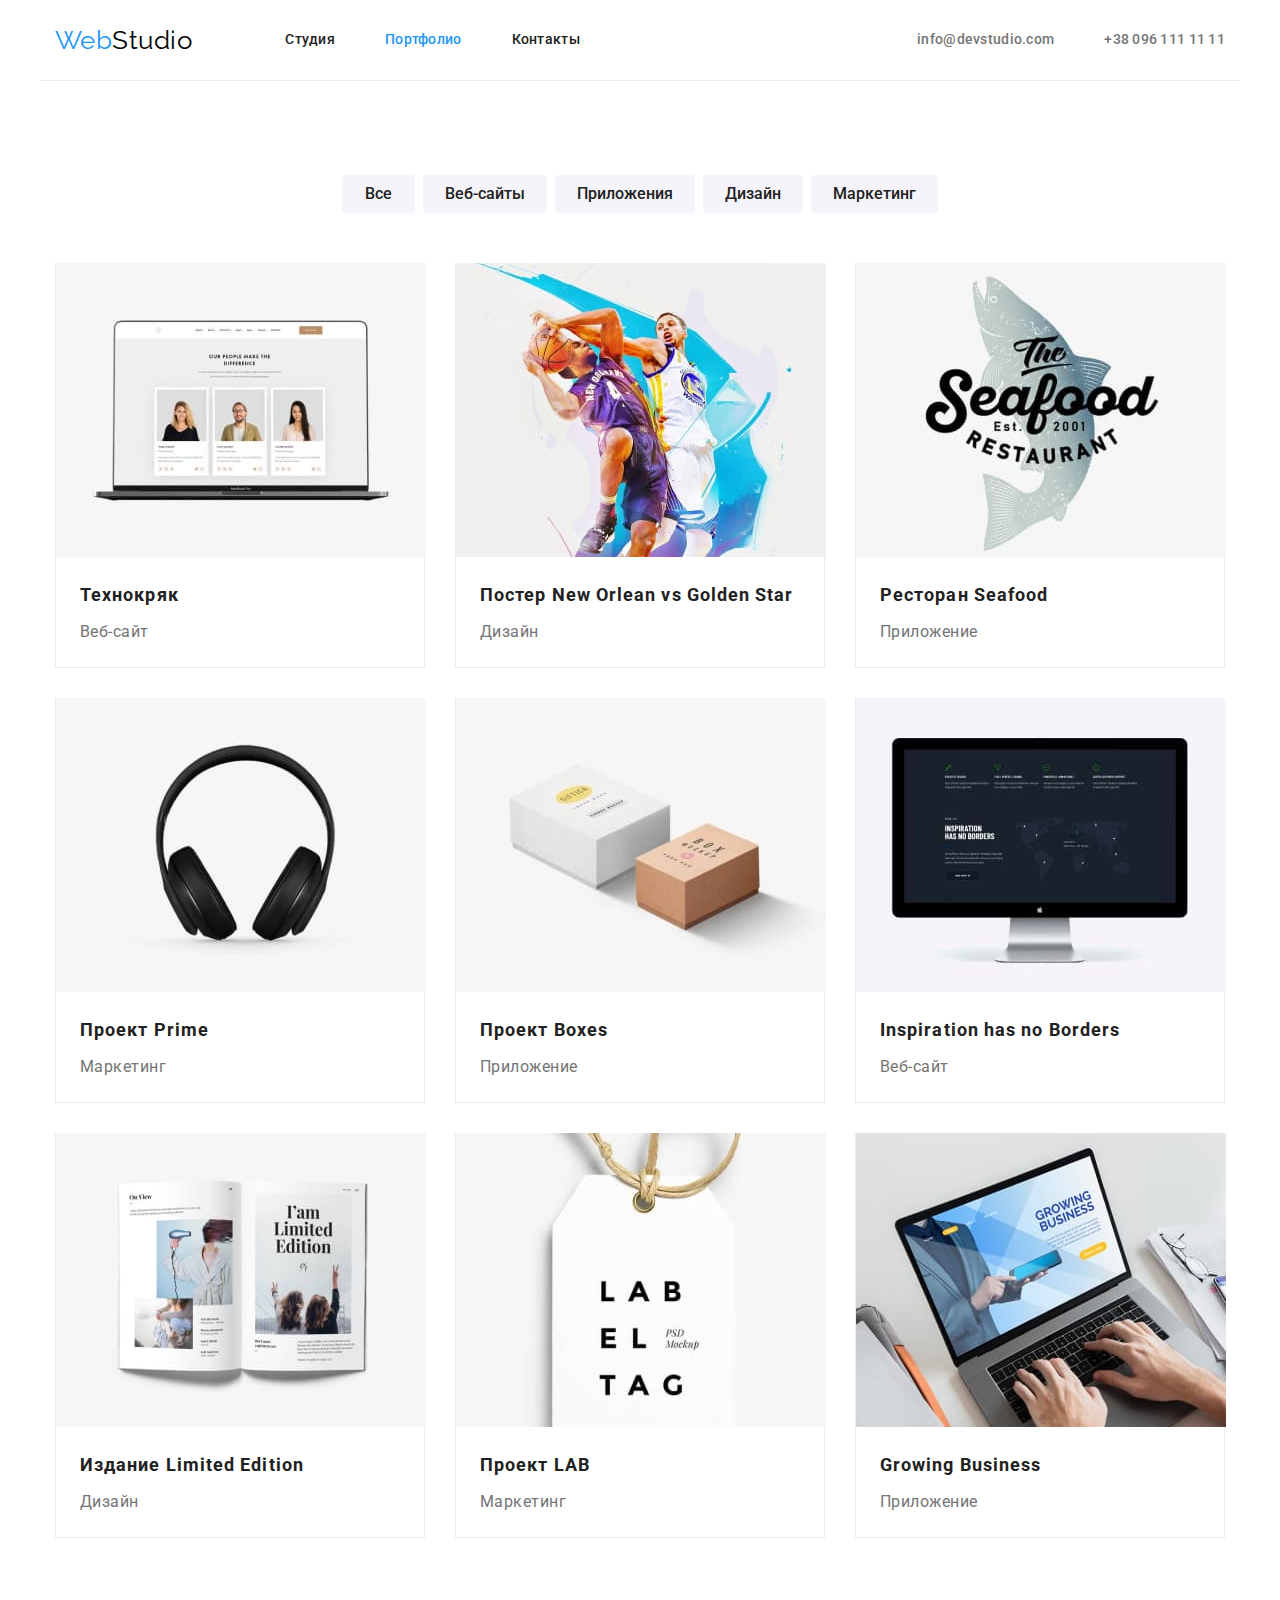
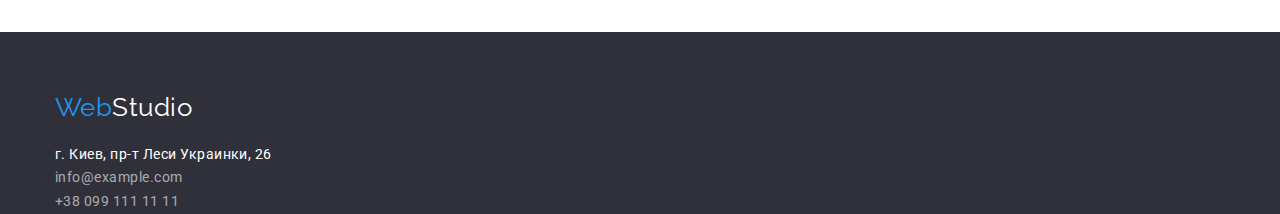
==== commit a156b5d3: "Добавляет сетку и границы" ====
--- a/portfolio.html
+++ b/portfolio.html
@@ -45,47 +45,47 @@
                 <div class="container">
                     <ul class="list-img">
                         <li class="item">
-                            <img src="./images/portfolio/img7.jpg" alt="Экран ноутбука с сайтом" width="370" height="294">
+                            <img class="picture" src="./images/portfolio/img7.jpg" alt="Экран ноутбука с сайтом" width="370" height="294">
                             <h3 class="title">Технокряк</h3>
                             <p class="text">Веб-сайт</p>
                         </li>
                         <li class="item">
-                            <img src="./images/portfolio/img8.jpg" alt="Постер" width="370" height="294"> 
+                            <img class="picture" src="./images/portfolio/img8.jpg" alt="Постер" width="370" height="294"> 
                             <h3 class="title">Постер New Orlean vs Golden Star</h3>
-                            <p class="text">Дизайн</p>    
+                            <p class="text">Дизайн</p>
                         </li>
                         <li class="item">
-                            <img src="./images/portfolio/img9.jpg" alt="Логотип ресторана Seefood" width="370" height="294">
+                            <img class="picture" src="./images/portfolio/img9.jpg" alt="Логотип ресторана Seefood" width="370" height="294">
                             <h3 class="title">Ресторан Seafood</h3>
                             <p class="text">Приложение</p>
                         </li>
                         <li class="item">
-                            <img src="./images/portfolio/img10.jpg" alt="Наушники" width="370" height="294">
+                            <img class="picture" src="./images/portfolio/img10.jpg" alt="Наушники" width="370" height="294">
                             <h3 class="title">Проект Prime</h3>
                             <p class="text">Маркетинг</p>
                         </li>
                         <li class="item">
-                            <img src="./images/portfolio/img11.jpg" alt="Две коробки" width="370" height="294">
+                            <img class="picture" src="./images/portfolio/img11.jpg" alt="Две коробки" width="370" height="294">
                             <h3 class="title">Проект Boxes</h3>
                             <p class="text">Приложение</p>
                         </li>
                         <li class="item">
-                            <img src="./images/portfolio/img12.jpg" alt="Экран монитора с сайтом" width="370" height="294">
+                            <img class="picture" src="./images/portfolio/img12.jpg" alt="Экран монитора с сайтом" width="370" height="294">
                             <h3 class="title" lang="en">Inspiration has no Borders</h3>
                             <p class="text">Веб-сайт</p>
                         </li>
                         <li class="item">
-                            <img src="./images/portfolio/img13.jpg" alt="Открытый журнал" width="370" height="294">
+                            <img  class="picture"src="./images/portfolio/img13.jpg" alt="Открытый журнал" width="370" height="294">
                             <h3 class="title">Издание Limited Edition</h3>
                             <p class="text">Дизайн</p>
                         </li>
                         <li class="item">
-                            <img src="./images/portfolio/img14.jpg" alt="Бирка с логотипом проекта LAB" width="370" height="294">
+                            <img class="picture" src="./images/portfolio/img14.jpg" alt="Бирка с логотипом проекта LAB" width="370" height="294">
                             <h3 class="title">Проект LAB</h3>
                             <p class="text">Маркетинг</p>
                         </li>
                         <li class="item">
-                            <img src="./images/portfolio/img15.jpg" alt="Ноутбук с открытым приложением" width="370" height="294">
+                            <img class="picture" src="./images/portfolio/img15.jpg" alt="Ноутбук с открытым приложением" width="370" height="294">
                             <h3 class="title">Growing Business</h3>
                             <p class="text">Приложение</p>
                         </li>
--- a/css/styles.css
+++ b/css/styles.css
@@ -36,6 +36,9 @@
     color: #000000;
 }
 /* Навигация сайта */
+.top-line{
+    border-bottom: 1px solid #ECECEC;
+}
 .top-line, .nav {
     display: flex;
     align-items: center;
@@ -101,6 +104,12 @@
     padding-bottom: 94px;
 }
 /* Секции главной страницы */
+.section-features{
+    padding-bottom: 47px;
+}
+.section-job{
+    padding-top: 47px;
+}
 .section-features .list,
 .section-job .list,
 .section-team .list{
@@ -125,6 +134,9 @@
     margin-top: 0px;
     margin-bottom: 0px;
 }
+.picture, .foto{
+    display: block;
+}
 .section-job .title,
 .section-team .title{
     color: var(--title-text-color);
@@ -165,15 +177,19 @@
 .list-img {
     display: flex;
     flex-wrap: wrap;
-    padding-left: 0;
-    padding-right: 0;
+    margin-left: -30px;
+    margin-top: -30px; 
 }
 .list-img .item {
- width: 370px;
- margin-right: 30px;
-}
-.list-img .item:nth-child(3n){
-    margin-right: 0;
+    width: 370px;
+    flex-basis: calc(100%/3-30px);
+    margin-left: 30px;
+    margin-top: 30px;
+    border: 1px solid #ECECEC;
+    border-top: 0;
+}
+.list-img .picture{
+    margin-bottom: 20px;
 }
 .section-portfolio .title{
     color: var(--title-text-color);
@@ -182,12 +198,16 @@
     letter-spacing: 0.06em;
     margin-top: 20px;
     margin-bottom: 4px;
+    margin-left: 24px;
+    margin-right: 24px;
 }
 .section-portfolio .text{
     font-size: 16px;
     line-height: 1.87;
     margin-top: 0px;
     margin-bottom: 20px;
+    margin-left: 24px;
+    margin-right: 24px;
 }
 /* Кнопки */
 .button {
@@ -235,6 +255,9 @@
     font-family: Raleway;
     font-size: 26px;
     line-height: 1.19;
+    display: inline-block;
+    padding-top: 60px;
+    margin-bottom: 20px;
 }
 .logo-footer .accent{
     color: #FFFFFF;
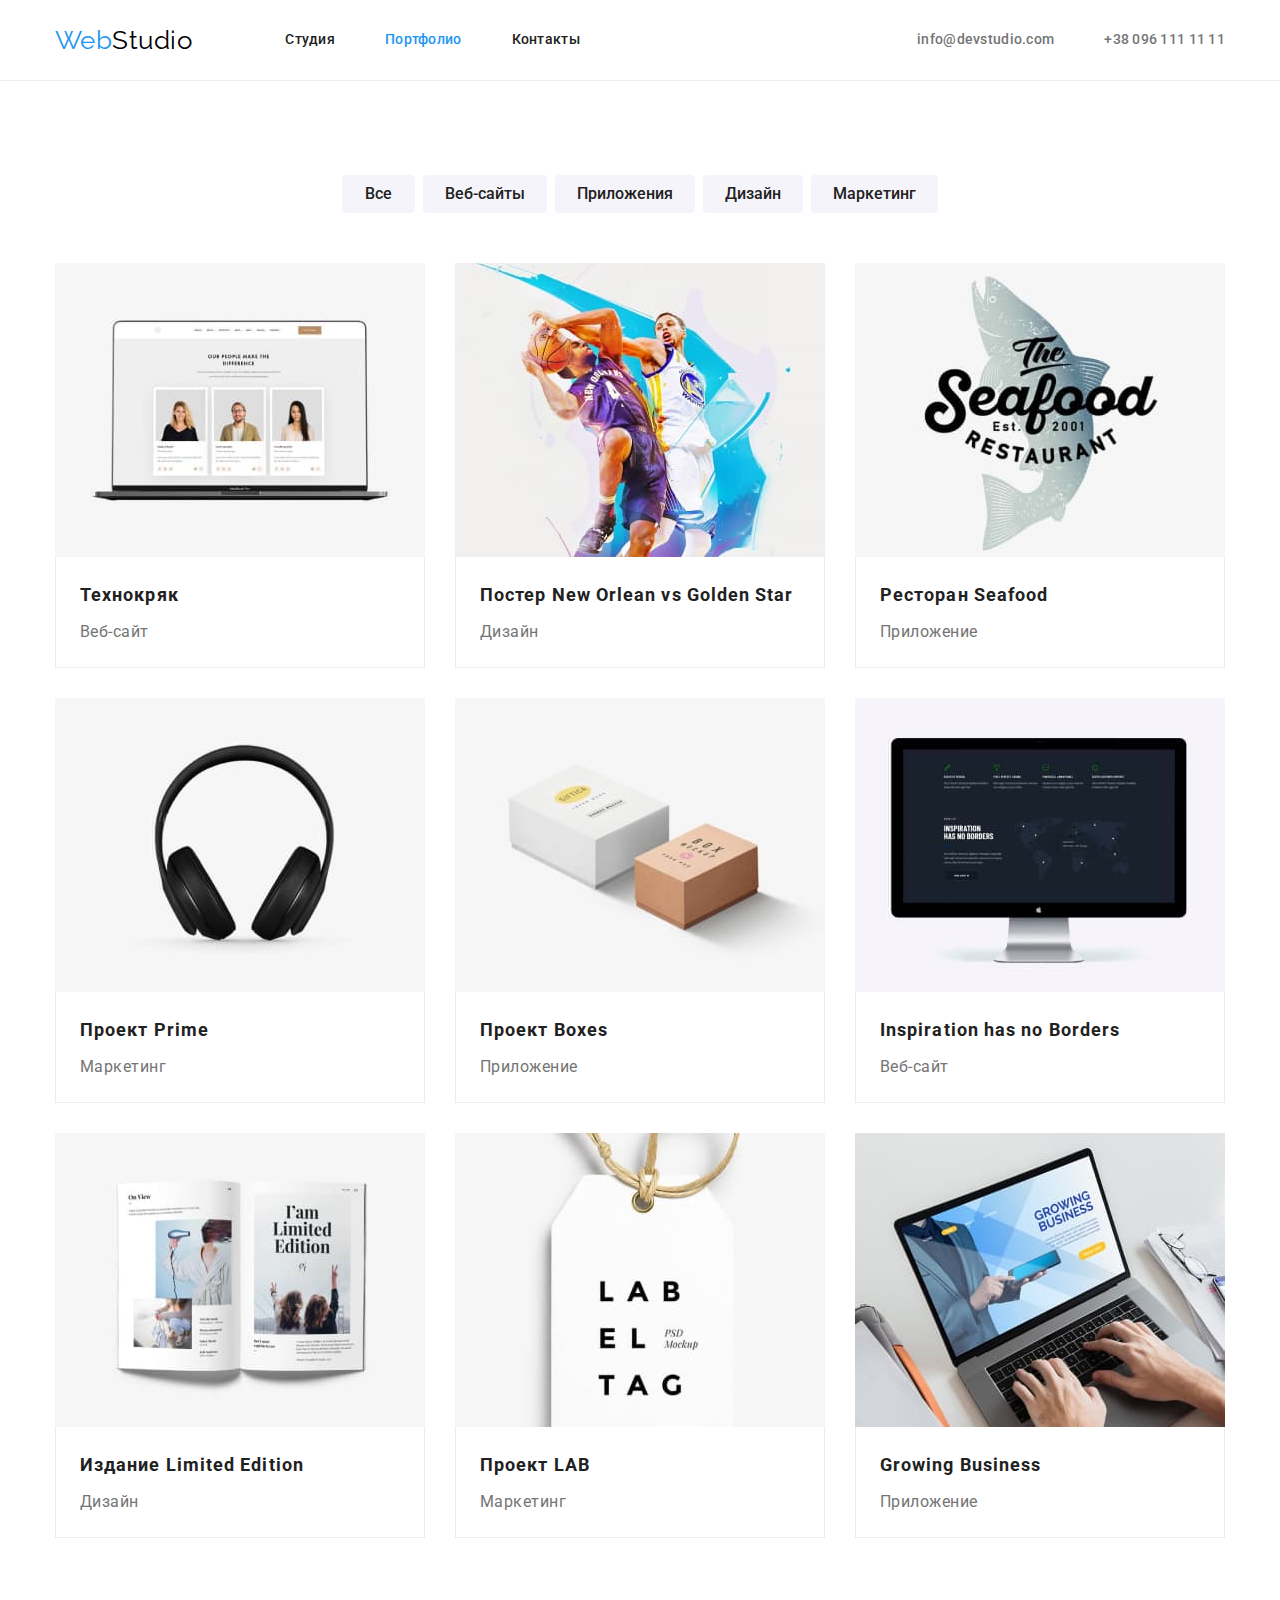
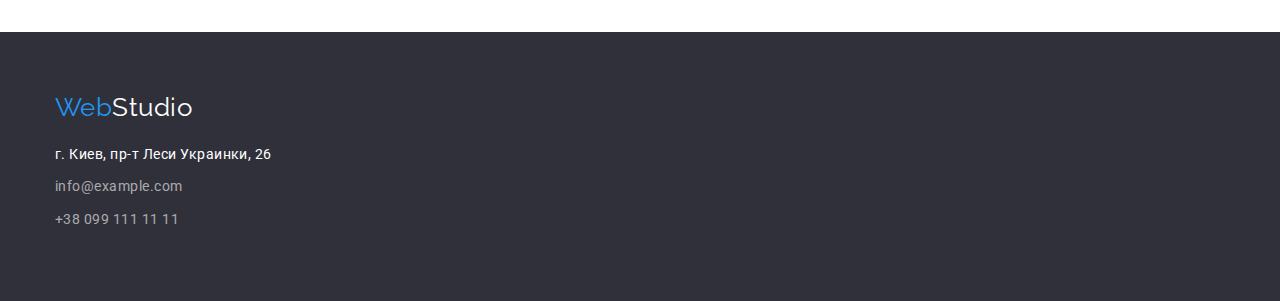
==== commit 587f3013: "Добавляет правки к ДЗ" ====
--- a/portfolio.html
+++ b/portfolio.html
@@ -11,7 +11,7 @@
 </head>
 <body>
     <!--Шапка сайта-->
-    <header>
+    <header class="header">
         <div class="container top-line">
             <nav class="nav">
                 <a href="./index.html" class="logo link">
@@ -31,8 +31,8 @@
     </header>
         <main>
             <section class="section section-portfolio">
-                <!--Фильтры-->
                 <div class="container">
+                    <!--Фильтры-->
                     <ul class="list-buttons">
                         <li class="item"><button class="button-portfolio" type="button">Все</button></li>
                         <li class="item"><button class="button-portfolio" type="button">Веб-сайты</button></li>
@@ -40,54 +40,70 @@
                         <li class="item"><button class="button-portfolio" type="button">Дизайн</button></li>
                         <li class="item"><button class="button-portfolio" type="button">Маркетинг</button></li>
                     </ul>
-                </div>
-                <!--Портфолио-->
-                <div class="container">
+                    <!--Портфолио-->
                     <ul class="list-img">
                         <li class="item">
                             <img class="picture" src="./images/portfolio/img7.jpg" alt="Экран ноутбука с сайтом" width="370" height="294">
-                            <h3 class="title">Технокряк</h3>
-                            <p class="text">Веб-сайт</p>
+                            <div class="title-text">
+                                <h3 class="title">Технокряк</h3>
+                                <p class="text">Веб-сайт</p>
+                            </div>  
                         </li>
                         <li class="item">
                             <img class="picture" src="./images/portfolio/img8.jpg" alt="Постер" width="370" height="294"> 
-                            <h3 class="title">Постер New Orlean vs Golden Star</h3>
-                            <p class="text">Дизайн</p>
+                            <div class="title-text">
+                                <h3 class="title">Постер New Orlean vs Golden Star</h3>
+                                <p class="text">Дизайн</p>
+                            </div>
                         </li>
                         <li class="item">
                             <img class="picture" src="./images/portfolio/img9.jpg" alt="Логотип ресторана Seefood" width="370" height="294">
-                            <h3 class="title">Ресторан Seafood</h3>
-                            <p class="text">Приложение</p>
+                            <div class="title-text">
+                                <h3 class="title">Ресторан Seafood</h3>
+                                <p class="text">Приложение</p>
+                            </div>
                         </li>
                         <li class="item">
                             <img class="picture" src="./images/portfolio/img10.jpg" alt="Наушники" width="370" height="294">
-                            <h3 class="title">Проект Prime</h3>
-                            <p class="text">Маркетинг</p>
+                            <div class="title-text">
+                                <h3 class="title">Проект Prime</h3>
+                                <p class="text">Маркетинг</p>
+                            </div>
                         </li>
                         <li class="item">
                             <img class="picture" src="./images/portfolio/img11.jpg" alt="Две коробки" width="370" height="294">
-                            <h3 class="title">Проект Boxes</h3>
-                            <p class="text">Приложение</p>
+                            <div class="title-text">
+                                <h3 class="title">Проект Boxes</h3>
+                                <p class="text">Приложение</p>
+                            </div>
                         </li>
                         <li class="item">
                             <img class="picture" src="./images/portfolio/img12.jpg" alt="Экран монитора с сайтом" width="370" height="294">
-                            <h3 class="title" lang="en">Inspiration has no Borders</h3>
-                            <p class="text">Веб-сайт</p>
+                            <div class="title-text">
+                                <h3 class="title" lang="en">Inspiration has no Borders</h3>
+                                <p class="text">Веб-сайт</p>
+                            </div>
                         </li>
                         <li class="item">
-                            <img  class="picture"src="./images/portfolio/img13.jpg" alt="Открытый журнал" width="370" height="294">
-                            <h3 class="title">Издание Limited Edition</h3>
-                            <p class="text">Дизайн</p>
+                            <img  class="picture" src="./images/portfolio/img13.jpg" alt="Открытый журнал" width="370" height="294">
+                            <div class="title-text">
+                                <h3 class="title">Издание Limited Edition</h3>
+                                <p class="text">Дизайн</p>
+                            </div>
                         </li>
                         <li class="item">
                             <img class="picture" src="./images/portfolio/img14.jpg" alt="Бирка с логотипом проекта LAB" width="370" height="294">
-                            <h3 class="title">Проект LAB</h3>
-                            <p class="text">Маркетинг</p>
+                            <div class="title-text">
+                                <h3 class="title">Проект LAB</h3>
+                                <p class="text">Маркетинг</p>
+                            </div>
                         </li>
                         <li class="item">
                             <img class="picture" src="./images/portfolio/img15.jpg" alt="Ноутбук с открытым приложением" width="370" height="294">
-                            <h3 class="title">Growing Business</h3>
-                            <p class="text">Приложение</p>
+                            <div class="title-text">
+                                <h3 class="title">Growing Business</h3>
+                                <p class="text">Приложение</p>
+                            </div>
                         </li>
                     </ul>
                 </div>
--- a/css/styles.css
+++ b/css/styles.css
@@ -23,6 +23,9 @@
     margin-left: auto;
     margin-right: auto;
 }
+.header{
+    border-bottom: 1px solid #ECECEC;
+}
 /*Логотип */
 .logo {
     margin-right: 93px;
@@ -36,9 +39,6 @@
     color: #000000;
 }
 /* Навигация сайта */
-.top-line{
-    border-bottom: 1px solid #ECECEC;
-}
 .top-line, .nav {
     display: flex;
     align-items: center;
@@ -87,6 +87,8 @@
 .hero {
     background-color: #2F303A;
     text-align: center;
+    padding-top: 200px;
+    padding-bottom: 200px;
 }
 .hero-title {
     color: #FFFFFF;
@@ -131,6 +133,7 @@
 }
 .section-features .text{
     font-size: 14px;
+    line-height: 1.71;
     margin-top: 0px;
     margin-bottom: 0px;
 }
@@ -149,12 +152,16 @@
 .section-team { 
     background-color: #F5F4FA;
 }
+.description-foto{
+    padding-top: 30px;
+    padding-bottom: 30px;
+}
 .section-team .name{
     color: var(--title-text-color);
     font-weight: 500;
     font-size: 16px;
     line-height: 1.19;
-    margin-top: 30px;
+    margin-top: 0px;
     margin-bottom: 10px;
     text-align: center;
 }
@@ -162,7 +169,7 @@
     font-size: 16px;
     line-height: 1.19;
     margin-top: 0px;
-    margin-bottom: 30px;
+    margin-bottom: 0px;
     text-align: center;
 }
 /* Секции страницы Порфолио */
@@ -182,32 +189,28 @@
 }
 .list-img .item {
     width: 370px;
-    flex-basis: calc(100%/3-30px);
+    flex-basis: calc(100% / 3 - 30px);
     margin-left: 30px;
     margin-top: 30px;
+}
+.title-text{
     border: 1px solid #ECECEC;
     border-top: 0;
-}
-.list-img .picture{
-    margin-bottom: 20px;
+    padding: 20px 24px 20px 24px;
 }
 .section-portfolio .title{
     color: var(--title-text-color);
     font-size: 18px;
     line-height: 2;
     letter-spacing: 0.06em;
-    margin-top: 20px;
+    margin-top: 0;
     margin-bottom: 4px;
-    margin-left: 24px;
-    margin-right: 24px;
 }
 .section-portfolio .text{
     font-size: 16px;
     line-height: 1.87;
     margin-top: 0px;
-    margin-bottom: 20px;
-    margin-left: 24px;
-    margin-right: 24px;
+    margin-bottom: 0;
 }
 /* Кнопки */
 .button {
@@ -249,6 +252,8 @@
 /* Подвал */
 .site-footer {
     background-color: #2F303A;
+    padding-top: 60px;
+    padding-bottom: 60px;
 }
 .logo-footer{
     color: #2196F3;
@@ -256,23 +261,28 @@
     font-size: 26px;
     line-height: 1.19;
     display: inline-block;
-    padding-top: 60px;
     margin-bottom: 20px;
 }
 .logo-footer .accent{
     color: #FFFFFF;
 }
-.address .text {
+.address .text{
     color: #FFFFFF;
     font-style: normal;
     font-size: 14px;
     line-height: 1.71;
+    margin-bottom: 9px;
 }
 .address .link {
     color: #FFFFFF99;
     font-style: normal;
     font-size: 14px;
     line-height: 1.71;
+    display: inline-block;
+    margin-bottom: 9px;
+}
+.address .last{
+    margin-bottom: 0px;
 }
 .address .link:hover,
 .address .link:focus { 
